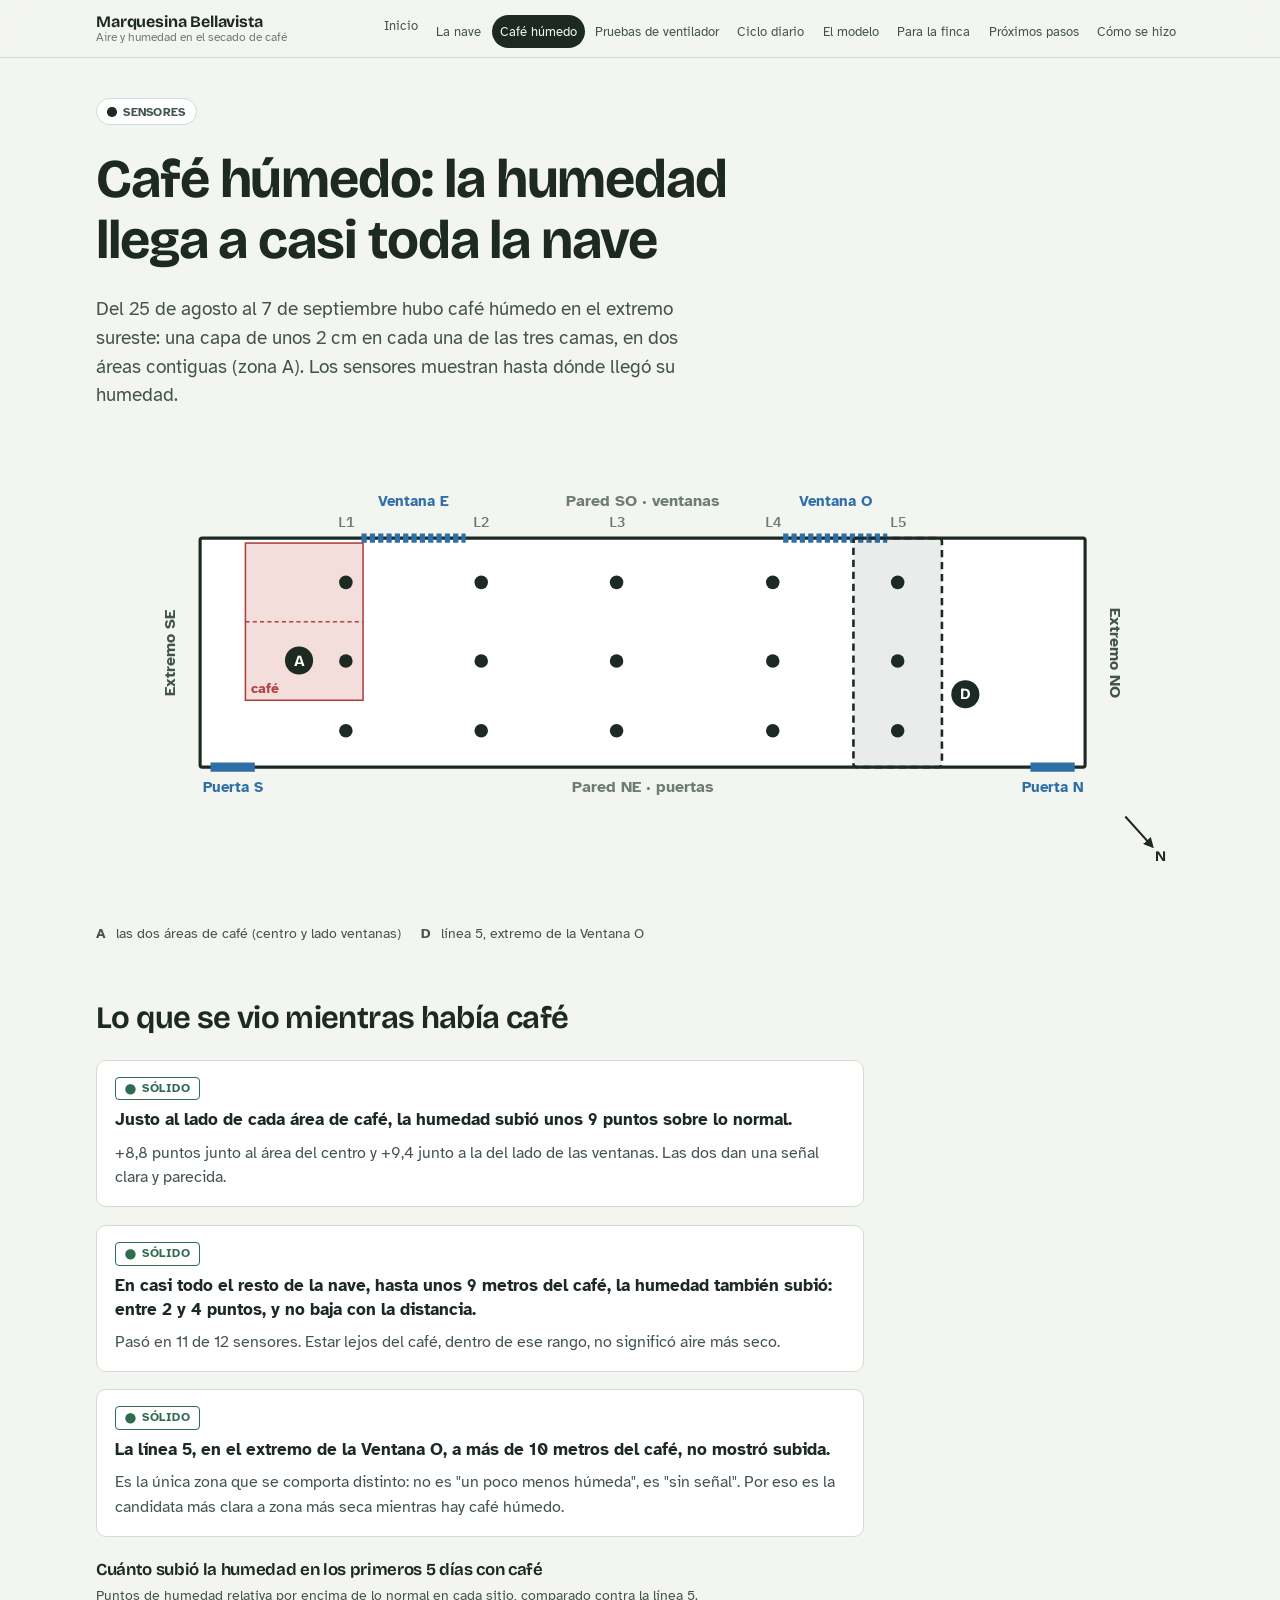
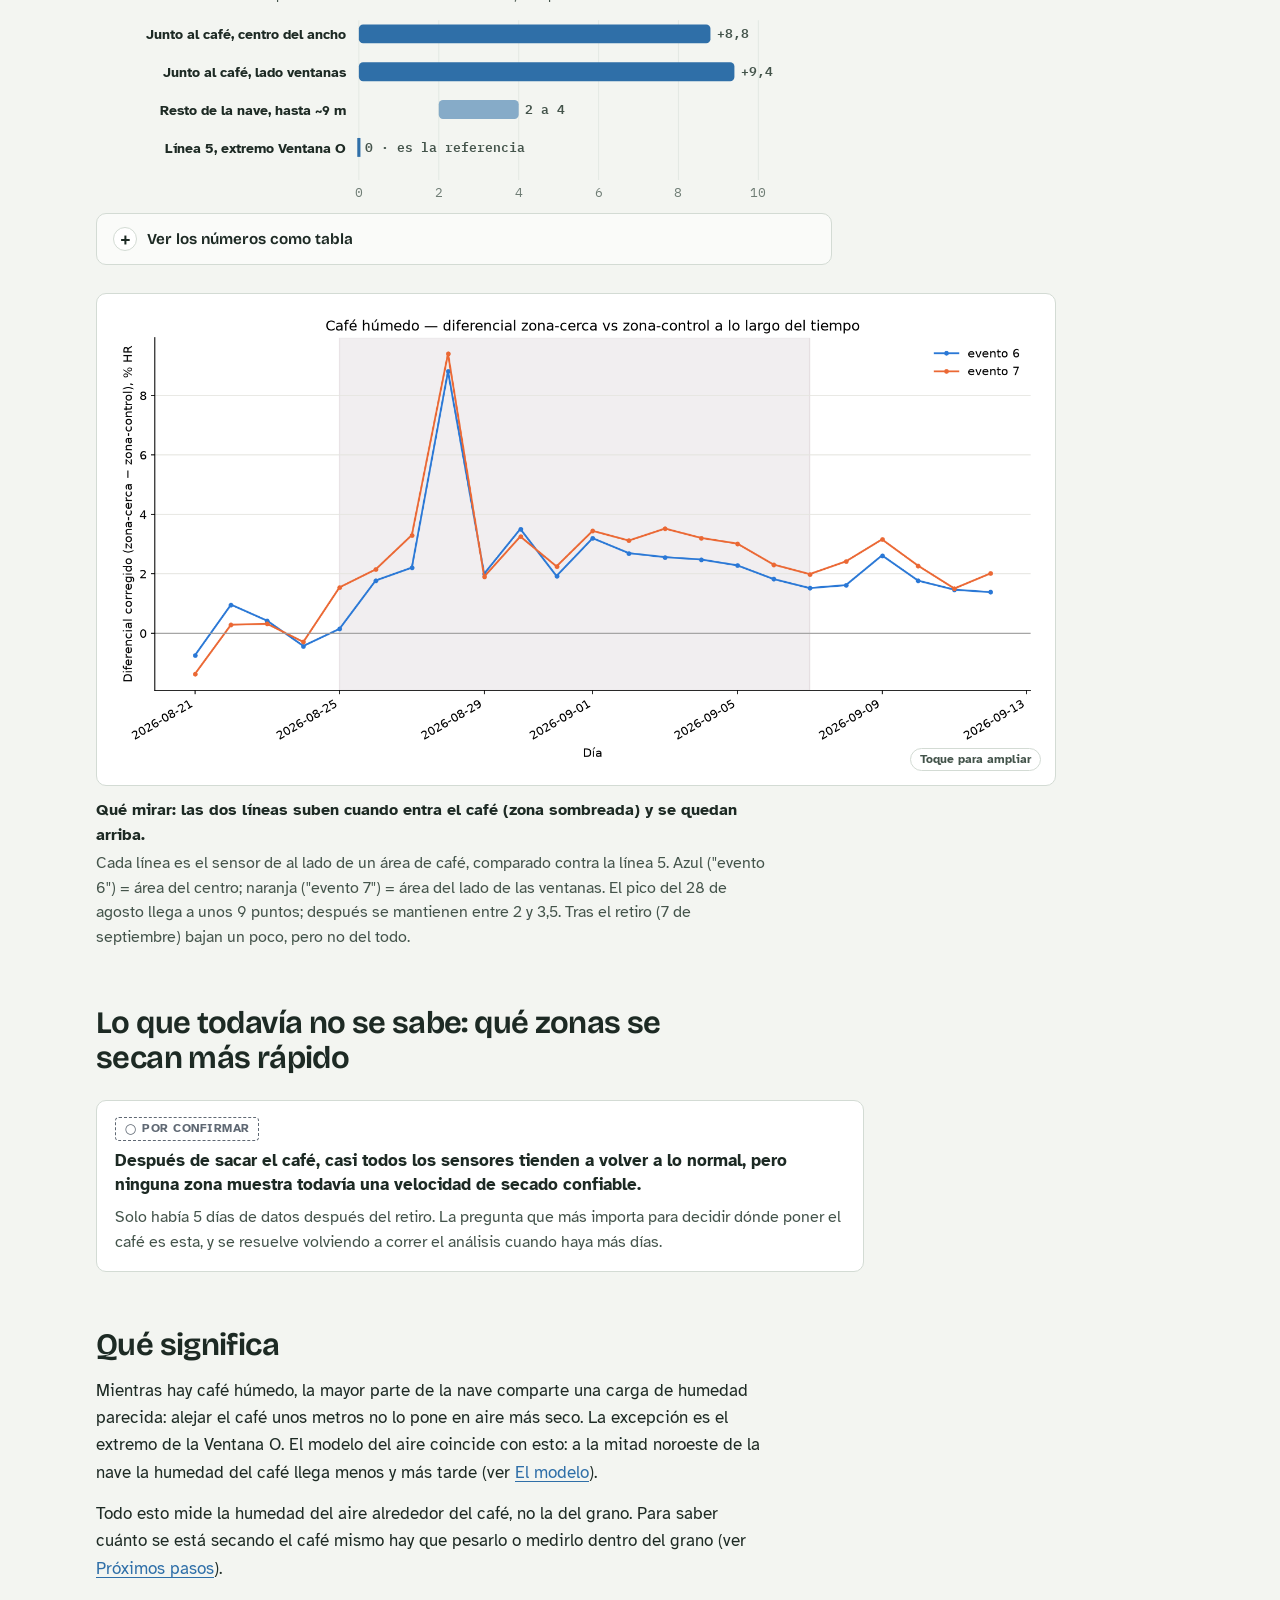
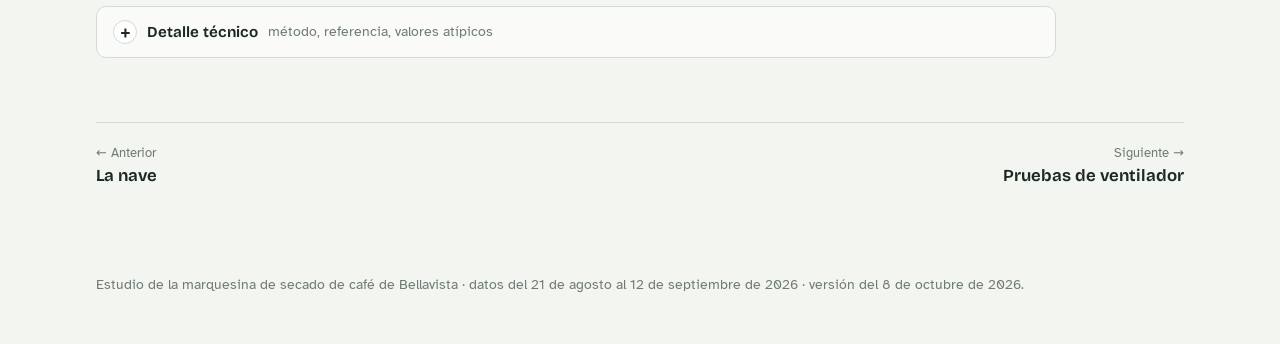
==== cafe-humedo.html @ d9c2b2f3 "Sitio inicial: 9 páginas, plano de la nave, gráficos y figuras del estudio Co-Authored-By: Claude Op" ====
<!doctype html>
<html lang="es">
<head>
<meta charset="utf-8">
<meta name="viewport" content="width=device-width, initial-scale=1">
<title>Café húmedo · Marquesina Bellavista</title>
<meta name="description" content="Qué pasó con la humedad de la marquesina durante los 13 días con café húmedo, y qué falta saber sobre el secado.">
<link rel="preconnect" href="https://fonts.googleapis.com">
<link rel="preconnect" href="https://fonts.gstatic.com" crossorigin>
<link rel="stylesheet" href="https://fonts.googleapis.com/css2?family=Atkinson+Hyperlegible:ital,wght@0,400;0,700;1,400&family=Bricolage+Grotesque:opsz,wght@12..96,500..800&family=IBM+Plex+Mono:wght@400;600&display=swap">
<link rel="stylesheet" href="assets/css/style.css">
<script src="assets/js/graficos.js" defer></script>
<script src="assets/js/site.js" defer></script>
</head>
<body>
<header data-site-head></header>
<main>

  <div class="page-head">
    <div class="tags"><span class="origen origen--sensores">Sensores</span></div>
    <h1>Café húmedo: la humedad llega a casi toda la nave</h1>
    <p class="lede">Del 25 de agosto al 7 de septiembre hubo café húmedo en el extremo sureste: una capa de unos 2 cm en cada una de las tres camas, en dos áreas contiguas (zona A). Los sensores muestran hasta dónde llegó su humedad.</p>
  </div>

  <figure class="plano" data-plano="cafe linea5" data-titulo="Plano: las dos áreas de café en el extremo sureste y la línea 5 junto a la Ventana O">
    <figcaption><div class="leyenda-plano"><span><b>A</b>&nbsp;las dos áreas de café (centro y lado ventanas)</span><span><b>D</b>&nbsp;línea 5, extremo de la Ventana O</span></div></figcaption>
  </figure>

  <section>
    <h2>Lo que se vio mientras había café</h2>
    <ul class="claims">
      <li class="claim">
        <span class="sello sello--solido">Sólido</span>
        <p class="claim-text">Justo al lado de cada área de café, la humedad subió unos 9 puntos sobre lo normal.</p>
        <p class="claim-more">+8,8 puntos junto al área del centro y +9,4 junto a la del lado de las ventanas. Las dos dan una señal clara y parecida.</p>
      </li>
      <li class="claim">
        <span class="sello sello--solido">Sólido</span>
        <p class="claim-text">En casi todo el resto de la nave, hasta unos 9 metros del café, la humedad también subió: entre 2 y 4 puntos, y no baja con la distancia.</p>
        <p class="claim-more">Pasó en 11 de 12 sensores. Estar lejos del café, dentro de ese rango, no significó aire más seco.</p>
      </li>
      <li class="claim" id="linea5">
        <span class="sello sello--solido">Sólido</span>
        <p class="claim-text">La línea 5, en el extremo de la Ventana O, a más de 10 metros del café, no mostró subida.</p>
        <p class="claim-more">Es la única zona que se comporta distinto: no es "un poco menos húmeda", es "sin señal". Por eso es la candidata más clara a zona más seca mientras hay café húmedo.</p>
      </li>
    </ul>

    <div class="chart" data-grafico="cafe-ascenso"></div>

    <figure class="fig">
      <div class="fig-frame"><img src="assets/fig/sensores/wet_coffee_zone_differential.png" alt="Diferencia diaria de humedad entre el sensor junto a cada área de café y la línea 5, del 21 de agosto al 12 de septiembre" loading="lazy"></div>
      <figcaption>
        <span class="mirar">Qué mirar: las dos líneas suben cuando entra el café (zona sombreada) y se quedan arriba.</span>
        Cada línea es el sensor de al lado de un área de café, comparado contra la línea 5. Azul ("evento 6") = área del centro; naranja ("evento 7") = área del lado de las ventanas. El pico del 28 de agosto llega a unos 9 puntos; después se mantienen entre 2 y 3,5. Tras el retiro (7 de septiembre) bajan un poco, pero no del todo.
      </figcaption>
    </figure>
  </section>

  <section>
    <h2>Lo que todavía no se sabe: qué zonas se secan más rápido</h2>
    <ul class="claims">
      <li class="claim">
        <span class="sello sello--confirmar">Por confirmar</span>
        <p class="claim-text">Después de sacar el café, casi todos los sensores tienden a volver a lo normal, pero ninguna zona muestra todavía una velocidad de secado confiable.</p>
        <p class="claim-more">Solo había 5 días de datos después del retiro. La pregunta que más importa para decidir dónde poner el café es esta, y se resuelve volviendo a correr el análisis cuando haya más días.</p>
      </li>
    </ul>
  </section>

  <section class="prose">
    <h2>Qué significa</h2>
    <p>Mientras hay café húmedo, la mayor parte de la nave comparte una carga de humedad parecida: alejar el café unos metros no lo pone en aire más seco. La excepción es el extremo de la Ventana O. El modelo del aire coincide con esto: a la mitad noroeste de la nave la humedad del café llega menos y más tarde (ver <a href="modelo.html#humedad">El modelo</a>).</p>
    <p>Todo esto mide la humedad del aire alrededor del café, no la del grano. Para saber cuánto se está secando el café mismo hay que pesarlo o medirlo dentro del grano (ver <a href="proximos-pasos.html">Próximos pasos</a>).</p>
  </section>

  <details class="tecnico">
    <summary>Detalle técnico <span class="sub">método, referencia, valores atípicos</span></summary>
    <div class="body">
      <p><b>Método.</b> Cada día se compara la zona junto al café con una zona de control lejos de las dos áreas (la línea 5, a ≥ 10 m), y se corrige con la diferencia que ya existía entre las dos zonas antes de que llegara el café. Es la misma idea de "diferencia en diferencias" de las pruebas de ventilador, pero con un control dentro de la nave en vez de afuera. La línea 5 es, por construcción, la referencia: las subidas de los demás sensores se miden respecto de ella.</p>
      <p><b>Las dos áreas estuvieron al mismo tiempo.</b> Un sensor lejos de ambas mide el efecto combinado; no se puede atribuir a una sola. Solo los sensores pegados a cada área (a 83–90 cm) separan las dos. Por eso el resto se reporta en una sola tabla, por distancia al área más cercana.</p>
      <p><b>Valor atípico.</b> El sensor 311 (+7,95 puntos) tuvo solo 2 días de datos antes del café en vez de 4, así que su punto de partida es menos confiable.</p>
      <p><b>Secado.</b> Pendientes después del retiro: entre −0,01 y −0,25 puntos por día en casi todos los sensores con señal; ninguna significativa (p &gt; 0,11, 5 días por sensor). El sensor 323, en el borde del área medida, da +0,056 (tampoco significativo, probablemente ruido). Fuente: <code>docs/findings_and_rationale.md</code>, sección "Findings: wet-coffee".</p>
      <figure class="fig">
        <div class="fig-frame"><img src="assets/fig/sensores/wet_coffee_rise_map.png" alt="Subida de humedad de cada sensor durante los primeros días con café, vista de costado" loading="lazy"></div>
        <figcaption><span class="mirar">La subida en cada sensor, vista de costado (largo × altura).</span>Casi todos los puntos tienen el mismo tono (+2 a +4). El oscuro es el sensor 311, el atípico. La estrella marca la posición del café a lo largo de la nave.</figcaption>
      </figure>
      <figure class="fig">
        <div class="fig-frame"><img src="assets/fig/sensores/wet_coffee_decay_map.png" alt="Pendiente de secado de cada sensor tras el retiro del café" loading="lazy"></div>
        <figcaption><span class="mirar">La tendencia de secado tras el retiro.</span>Azul = tiende a secarse. Ninguno de estos valores es todavía estadísticamente confiable.</figcaption>
      </figure>
    </div>
  </details>

  <nav data-pager></nav>
</main>
<footer class="site-foot">Estudio de la marquesina de secado de café de Bellavista · datos del 21 de agosto al 12 de septiembre de 2026 · versión del 8 de octubre de 2026.</footer>
</body>
</html>
---- assets/css/style.css ----
/* Marquesina Bellavista — aire y humedad
   Paleta tomada del mundo de la marquesina: plástico de invernadero (fondo),
   hoja de cafeto (tinta), aire/humedad (azul) y cereza de café (acento, con moderación). */

:root {
  --bg: #F3F5F1;          /* plástico de invernadero */
  --paper: #FFFFFF;
  --ink: #1D2A24;         /* hoja de cafeto */
  --ink-2: #44544B;
  --muted: #6E7C74;
  --line: #D3DBD4;
  --line-soft: #E4E9E4;
  --air: #2F6FA8;         /* aire / humedad, enlaces */
  --air-soft: #DCE8F3;
  --cherry: #B0413E;      /* cereza de café: café en el plano y serie "adentro/con café" */
  --cherry-soft: #F3DEDC;

  /* sellos de confianza (reservados: solo para confianza) */
  --c-solido: #2F6B4F;
  --c-sugestivo: #9A6410;
  --c-pendiente: #5F6873;
  --c-hipotesis: #6A4C93;

  --f-display: "Bricolage Grotesque", "Avenir Next", system-ui, sans-serif;
  --f-body: "Atkinson Hyperlegible", "Segoe UI", system-ui, sans-serif;
  --f-mono: "IBM Plex Mono", ui-monospace, Menlo, monospace;

  --measure: 42rem;
  --wide: 70rem;
  --r: 10px;
  color-scheme: light;
}

* { box-sizing: border-box; }
html { -webkit-text-size-adjust: 100%; scroll-padding-top: 5rem; }
body {
  margin: 0;
  background: var(--bg);
  color: var(--ink);
  font: 400 1.0625rem/1.6 var(--f-body);
}
img, video, svg { max-width: 100%; display: block; }
a { color: var(--air); text-underline-offset: 0.18em; }
a:hover { text-decoration-thickness: 2px; }
:focus-visible { outline: 3px solid var(--air); outline-offset: 2px; border-radius: 4px; }

/* ---------- cabecera y navegación ---------- */
.site-head {
  position: sticky; top: 0; z-index: 20;
  background: color-mix(in srgb, var(--bg) 92%, transparent);
  backdrop-filter: blur(8px);
  border-bottom: 1px solid var(--line);
}
.site-head .inner {
  max-width: var(--wide); margin: 0 auto; padding: 0.6rem 1rem;
  display: flex; align-items: center; gap: 1rem;
}
.brand {
  font: 700 1rem/1.1 var(--f-display); color: var(--ink); text-decoration: none;
  letter-spacing: -0.01em; white-space: nowrap;
}
.brand small { display: block; font: 400 0.75rem/1.2 var(--f-body); color: var(--muted); letter-spacing: 0; }
.nav-toggle {
  margin-left: auto; display: none;
  font: 600 0.9rem var(--f-body); background: var(--paper); color: var(--ink);
  border: 1px solid var(--line); border-radius: 999px; padding: 0.4rem 0.9rem; cursor: pointer;
}
.site-nav { margin-left: auto; }
.site-nav ol { list-style: none; margin: 0; padding: 0; display: flex; flex-wrap: wrap; gap: 0.15rem; }
.site-nav a {
  display: block; padding: 0.35rem 0.5rem; border-radius: 999px;
  font-size: 0.84rem; color: var(--ink-2); text-decoration: none; white-space: nowrap;
}
.site-nav a:hover { background: var(--paper); color: var(--ink); }
.site-nav a[aria-current="page"] { background: var(--ink); color: var(--bg); }
@media (max-width: 1180px) {
  .nav-toggle { display: inline-block; }
  .site-nav { display: none; position: absolute; left: 0; right: 0; top: 100%;
    background: var(--bg); border-bottom: 1px solid var(--line); padding: 0.5rem 1rem 1rem; }
  .site-nav.open { display: block; }
  .site-nav ol { flex-direction: column; }
  .site-nav a { font-size: 1rem; padding: 0.55rem 0.75rem; }
}

/* ---------- estructura de página ---------- */
main { max-width: var(--wide); margin: 0 auto; padding: 0 1rem 4rem; }
.prose { max-width: var(--measure); }
.page-head { padding: 2.5rem 0 1.5rem; display: grid; gap: 1.5rem; }
.page-head .tags { display: flex; gap: 0.5rem; flex-wrap: wrap; }
h1, h2, h3 { font-family: var(--f-display); letter-spacing: -0.02em; line-height: 1.12; margin: 0; }
h1 { font-size: clamp(2rem, 5.2vw, 3.4rem); font-weight: 700; max-width: 22ch; }
h2 { font-size: clamp(1.45rem, 3vw, 1.95rem); font-weight: 650; margin-top: 3.5rem; max-width: 30ch; }
h3 { font-size: 1.2rem; font-weight: 650; margin-top: 2rem; }
.lede { font-size: 1.2rem; line-height: 1.5; color: var(--ink-2); max-width: 38rem; margin: 0; }
p { margin: 0.9rem 0 0; }
ul, ol { padding-left: 1.2rem; }
li + li { margin-top: 0.35rem; }
.num { font-family: var(--f-mono); font-size: 0.92em; letter-spacing: -0.01em; }
section { scroll-margin-top: 5rem; }

/* etiqueta de origen: medido vs simulado */
.origen {
  display: inline-flex; align-items: center; gap: 0.4rem;
  font: 600 0.78rem/1 var(--f-body); letter-spacing: 0.02em; text-transform: uppercase;
  padding: 0.38rem 0.65rem; border-radius: 999px; color: var(--ink-2);
}
.origen::before { content: ""; width: 0.6rem; height: 0.6rem; border-radius: 50%; }
.origen--sensores { background: var(--paper); border: 1px solid var(--line); }
.origen--sensores::before { background: var(--ink); }
.origen--modelo { border: 1.5px dashed var(--muted); }
.origen--modelo::before { border: 1.5px dashed var(--ink-2); }

/* ---------- sellos de confianza ---------- */
.sello {
  display: inline-flex; align-items: center; gap: 0.35rem; white-space: nowrap;
  font: 700 0.74rem/1 var(--f-body); letter-spacing: 0.04em; text-transform: uppercase;
  padding: 0.32rem 0.55rem 0.3rem; border-radius: 4px; border: 1.5px solid currentColor;
  vertical-align: 0.12em;
}
.sello::before { font-size: 0.85rem; line-height: 0; }
.sello--solido     { color: var(--c-solido); }
.sello--solido::before { content: "●"; }
.sello--sugestivo  { color: var(--c-sugestivo); }
.sello--sugestivo::before { content: "◐"; }
.sello--confirmar  { color: var(--c-pendiente); border-style: dashed; }
.sello--confirmar::before { content: "○"; }
.sello--sinrespaldo { color: var(--c-pendiente); border-style: dotted; }
.sello--sinrespaldo::before { content: "–"; }
.sello--hipotesis  { color: var(--c-hipotesis); border-style: dashed; }
.sello--hipotesis::before { content: "?"; font-weight: 700; font-size: 0.8rem; }
.sello .q { text-transform: none; letter-spacing: 0; font-weight: 600; opacity: 0.85; }

/* afirmación con sello: la unidad básica del sitio */
.claims { list-style: none; padding: 0; margin: 1.5rem 0 0; display: grid; gap: 0.75rem; max-width: 48rem; }
.claim {
  background: var(--paper); border: 1px solid var(--line); border-radius: var(--r);
  padding: 1rem 1.1rem; display: grid; gap: 0.5rem;
}
.claim > .sello { justify-self: start; }
.claim p { margin: 0; }
.claim .claim-text { font-size: 1.08rem; font-weight: 700; line-height: 1.4; }
.claim .claim-more { color: var(--ink-2); font-size: 0.97rem; }
.claim a.ir { font-size: 0.92rem; font-weight: 600; }

/* ---------- figuras ---------- */
.fig { margin: 1.75rem 0 0; max-width: 60rem; }
.fig--wide { max-width: none; }
.fig-frame {
  background: var(--paper); border: 1px solid var(--line); border-radius: var(--r);
  padding: 0.75rem; position: relative;
}
.fig-frame img { width: 100%; height: auto; cursor: zoom-in; }
.fig-frame video { width: 100%; height: auto; border-radius: 4px; background: var(--paper); }
.fig-frame .zoom-hint {
  position: absolute; right: 0.9rem; bottom: 0.9rem;
  font: 600 0.75rem var(--f-body); color: var(--ink-2); background: color-mix(in srgb, var(--paper) 88%, transparent);
  border: 1px solid var(--line); border-radius: 999px; padding: 0.2rem 0.55rem; pointer-events: none;
}
figcaption { max-width: var(--measure); margin-top: 0.75rem; font-size: 0.97rem; color: var(--ink-2); }
figcaption .mirar { display: block; color: var(--ink); font-weight: 700; margin-bottom: 0.2rem; }
figcaption .en { display: block; margin-top: 0.4rem; font-size: 0.85rem; color: var(--muted); }
figcaption .sello { margin-top: 0.6rem; }

/* pestañas (animaciones, vistas interactivas) */
.tabs { display: flex; gap: 0.35rem; flex-wrap: wrap; margin-bottom: 0.6rem; }
.tabs button {
  font: 600 0.88rem var(--f-body); color: var(--ink-2); background: transparent;
  border: 1px solid var(--line); border-radius: 999px; padding: 0.4rem 0.85rem; cursor: pointer;
}
.tabs button[aria-selected="true"] { background: var(--ink); color: var(--bg); border-color: var(--ink); }
[role="tabpanel"][hidden] { display: none; }

.embed { width: 100%; border: 0; display: block; background: #fafaf8; border-radius: 4px; }
.embed-actions { margin-top: 0.5rem; font-size: 0.9rem; }

/* ---------- detalle técnico ---------- */
details.tecnico {
  margin: 1.5rem 0 0; max-width: 60rem;
  border: 1px solid var(--line); border-radius: var(--r); background: color-mix(in srgb, var(--paper) 55%, var(--bg));
}
details.tecnico > summary {
  cursor: pointer; list-style: none; padding: 0.8rem 1rem;
  font: 650 0.95rem var(--f-display); display: flex; align-items: center; gap: 0.6rem;
}
details.tecnico > summary::-webkit-details-marker { display: none; }
details.tecnico > summary::before {
  content: "+"; font: 600 1.1rem/1 var(--f-mono); width: 1.4rem; height: 1.4rem; display: grid; place-items: center;
  border: 1px solid var(--line); border-radius: 50%; background: var(--paper); flex: none;
}
details.tecnico[open] > summary::before { content: "−"; }
details.tecnico > summary .sub { font: 400 0.85rem var(--f-body); color: var(--muted); }
details.tecnico > .body { padding: 0 1rem 1.1rem; font-size: 0.97rem; }
details.tecnico .fig { margin-top: 1.1rem; }

/* tablas */
.tabla-wrap { overflow-x: auto; margin-top: 1rem; }
table { border-collapse: collapse; font-size: 0.93rem; min-width: 100%; }
th, td { text-align: left; padding: 0.5rem 0.7rem; border-bottom: 1px solid var(--line-soft); vertical-align: top; }
th { font-weight: 700; color: var(--ink-2); font-size: 0.85rem; border-bottom-color: var(--line); }
td.n, th.n { text-align: right; font-family: var(--f-mono); white-space: nowrap; }

/* ---------- plano de la nave (elemento firma) ---------- */
.plano { margin: 0; }
.plano-scroll { overflow-x: auto; -webkit-overflow-scrolling: touch; }
.plano svg { width: 100%; min-width: 640px; height: auto; }
.plano--mini svg { min-width: 0; }
.plano figcaption { margin-top: 0.4rem; }
.plano .shed { fill: var(--paper); stroke: var(--ink); stroke-width: 6; }
.plano .wall-label { font: 600 30px var(--f-body); fill: var(--muted); }
.plano .end-label { font: 700 30px var(--f-body); fill: var(--ink-2); }
.plano .door { stroke: var(--air); stroke-width: 18; }
.plano .window { stroke: var(--air); stroke-width: 18; stroke-dasharray: 10 6; }
.plano .op-label { font: 700 28px var(--f-body); fill: var(--air); }
.plano .sensor { fill: var(--ink); }
.plano .sensor--muerto { fill: var(--paper); stroke: var(--muted); stroke-width: 4; }
.plano .sensor--ext { fill: var(--paper); stroke: var(--ink); stroke-width: 4; }
.plano .line-label { font: 600 26px var(--f-mono); fill: var(--muted); }
.plano .coffee { fill: var(--cherry-soft); stroke: var(--cherry); stroke-width: 3; }
.plano .coffee-label { font: 700 26px var(--f-body); fill: var(--cherry); }
.plano .zona { fill: none; stroke: var(--ink); stroke-width: 5; stroke-dasharray: 14 9; }
.plano .zona-fill { fill: color-mix(in srgb, var(--ink) 9%, transparent); }
.plano .zona-label { font: 700 28px var(--f-body); fill: var(--ink); paint-order: stroke; stroke: var(--paper); stroke-width: 8px; }
.plano .split { fill: color-mix(in srgb, var(--air) 18%, transparent); }
.plano .split-label { font: 700 26px var(--f-body); fill: var(--air); paint-order: stroke; stroke: var(--paper); stroke-width: 8px; }
.plano .cut { stroke: var(--air); stroke-width: 4; stroke-dasharray: 22 10; }
.plano .fan { fill: #E2B100; stroke: var(--ink); stroke-width: 3; }
.plano .fan-label { font: 700 26px var(--f-body); fill: var(--ink); paint-order: stroke; stroke: var(--paper); stroke-width: 8px; }
.plano .sun { font: 700 26px var(--f-body); fill: var(--c-sugestivo); }
.plano .sun-arrow { stroke: var(--c-sugestivo); stroke-width: 5; fill: none; marker-end: url(#flecha-sol); }
.plano .compass { stroke: var(--ink); stroke-width: 4; fill: none; }
.plano .compass-n { font: 700 28px var(--f-display); fill: var(--ink); }
.plano a .hit { fill: transparent; }
.plano a:hover .zona, .plano a:focus .zona { stroke-width: 8; }
.plano a:focus { outline: none; }
.plano a:focus-visible .zona { stroke: var(--air); }

.leyenda-plano { display: flex; flex-wrap: wrap; gap: 0.4rem 1.2rem; font-size: 0.86rem; color: var(--ink-2); margin-top: 0.6rem; }
.leyenda-plano span { display: inline-flex; align-items: center; gap: 0.4rem; }
.leyenda-plano i { width: 0.8rem; height: 0.8rem; display: inline-block; border-radius: 50%; }

/* ---------- inicio ---------- */
.hero { padding: 2.5rem 0 0.5rem; display: grid; gap: 1.25rem; }
.hero h1 { max-width: 20ch; }
.hero-plano { margin-top: 0.5rem; }
.loom {
  margin-top: 2rem; max-width: 52rem; background: var(--paper);
  border: 1px solid var(--line); border-radius: var(--r); overflow: hidden;
}
.loom-frame { position: relative; aspect-ratio: 16 / 9; }
.loom-frame iframe { position: absolute; inset: 0; width: 100%; height: 100%; border: 0; }
.loom-empty { min-height: 9rem; display: grid; place-items: center; text-align: center; padding: 1rem; color: var(--muted); }
.loom-empty strong { display: block; font: 650 1.2rem var(--f-display); color: var(--ink); }

.leyenda-sellos { display: grid; gap: 0.6rem; margin-top: 1rem; max-width: 48rem; }
.leyenda-sellos div { display: grid; grid-template-columns: 11rem 1fr; gap: 0.8rem; align-items: start; }
.leyenda-sellos .sello { justify-self: start; }
@media (max-width: 560px) { .leyenda-sellos div { grid-template-columns: 1fr; gap: 0.3rem; } }

.recorrido { list-style: none; padding: 0; margin: 1.25rem 0 0; display: grid; gap: 0.6rem; grid-template-columns: repeat(auto-fill, minmax(16rem, 1fr)); }
.recorrido a {
  display: block; height: 100%; padding: 0.9rem 1rem; background: var(--paper); border: 1px solid var(--line);
  border-radius: var(--r); text-decoration: none; color: var(--ink);
}
.recorrido a:hover { border-color: var(--ink-2); }
.recorrido strong { font: 650 1.05rem var(--f-display); display: block; }
.recorrido span { font-size: 0.92rem; color: var(--ink-2); }

/* cruce entre las dos fuentes */
.cruce {
  margin-top: 1.5rem; max-width: 48rem; padding: 1.1rem 1.2rem; border-radius: var(--r);
  border: 1px solid var(--line); background: linear-gradient(90deg, var(--paper) 50%, transparent 50%), var(--paper);
  display: grid; grid-template-columns: 1fr 1fr; gap: 1.2rem;
}
.cruce > div { display: grid; gap: 0.4rem; align-content: start; }
.cruce .origen { justify-self: start; }
.cruce .veredicto { grid-column: 1 / -1; border-top: 1px solid var(--line); padding-top: 0.8rem; }
@media (max-width: 640px) { .cruce { grid-template-columns: 1fr; } }

/* borrador */
.borrador {
  margin-top: 1rem; padding: 0.9rem 1.1rem; border-radius: var(--r); max-width: 48rem;
  border: 2px dashed var(--c-sugestivo); background: #FBF4E6; color: #5b3d08;
}
.inferencia {
  display: inline-block; font: 700 0.72rem/1 var(--f-body); letter-spacing: 0.04em; text-transform: uppercase;
  color: #5b3d08; background: #F4E3C0; padding: 0.3rem 0.5rem; border-radius: 4px;
}

/* gráficos propios */
.chart { margin-top: 1.5rem; max-width: 46rem; }
.chart h3 { margin: 0 0 0.25rem; font-size: 1.05rem; }
.chart .chart-sub { margin: 0 0 0.6rem; font-size: 0.9rem; color: var(--ink-2); }
.chart svg { width: 100%; height: auto; overflow: visible; }
.chart .axis text, .chart .tick { font: 400 12px var(--f-mono); fill: var(--muted); }
.chart .grid line { stroke: var(--line-soft); }
.chart .zero { stroke: var(--ink-2); stroke-width: 1; }
.chart .cat { font: 600 13px var(--f-body); fill: var(--ink); }
.chart .val { font: 600 12px var(--f-mono); fill: var(--ink-2); }
.chart .ref { stroke: var(--ink-2); stroke-dasharray: 4 4; stroke-width: 1.2; }
.chart .ref-label { font: 600 12px var(--f-body); fill: var(--ink-2); }
.chart .legend { display: flex; gap: 1rem; flex-wrap: wrap; font-size: 0.88rem; color: var(--ink-2); margin-bottom: 0.4rem; }
.chart .legend span { display: inline-flex; align-items: center; gap: 0.4rem; }
.chart .legend i { width: 0.75rem; height: 0.75rem; border-radius: 3px; display: inline-block; }
.chart .hit { fill: transparent; cursor: default; }
.chart-tip {
  position: fixed; z-index: 50; pointer-events: none; background: var(--ink); color: var(--bg);
  font: 400 0.85rem/1.35 var(--f-body); padding: 0.45rem 0.6rem; border-radius: 6px; max-width: 16rem;
  box-shadow: 0 4px 14px rgb(0 0 0 / 0.18);
}
.chart-tip b { font-weight: 700; }
.chart table { margin-top: 0.5rem; }

/* tabla de pruebas de ventilador */
.pruebas { display: grid; grid-template-columns: auto repeat(3, minmax(0, 1fr)); gap: 0.5rem; margin-top: 1.25rem; max-width: 52rem; align-items: stretch; }
.pruebas .h { font-size: 0.82rem; font-weight: 700; color: var(--ink-2); align-self: end; padding: 0 0.2rem; }
.pruebas .dia { font: 650 0.95rem var(--f-display); align-self: center; padding-right: 0.4rem; }
.pruebas .dia small { display: block; font: 400 0.8rem var(--f-body); color: var(--muted); }
.prueba { background: var(--paper); border: 1px solid var(--line); border-radius: var(--r); padding: 0.7rem 0.8rem; display: grid; gap: 0.35rem; align-content: start; }
.prueba.si { border: 2px solid var(--c-solido); }
.prueba .t { font-weight: 700; }
.prueba .d { font-size: 0.86rem; color: var(--ink-2); }
@media (max-width: 640px) {
  .pruebas { grid-template-columns: 1fr; }
  .pruebas .h { display: none; }
  .prueba .entrada-m { display: inline; }
}
.prueba .entrada-m { display: none; font-size: 0.82rem; color: var(--muted); }

/* lista de experimentos */
.exp { list-style: none; padding: 0; margin: 1.25rem 0 0; display: grid; gap: 0.8rem; max-width: 48rem; }
.exp li { background: var(--paper); border: 1px solid var(--line); border-radius: var(--r); padding: 1rem 1.1rem; margin: 0; }
.exp h3 { margin: 0; font-size: 1.1rem; }
.exp .resuelve { margin-top: 0.5rem; font-size: 0.92rem; color: var(--ink-2); }
.exp .resuelve b { color: var(--ink); }

/* pie */
.pager { display: flex; justify-content: space-between; gap: 1rem; margin-top: 4rem; border-top: 1px solid var(--line); padding-top: 1.25rem; }
.pager a { text-decoration: none; display: grid; gap: 0.1rem; max-width: 48%; }
.pager a small { color: var(--muted); font-size: 0.8rem; }
.pager a span { font: 650 1.05rem var(--f-display); color: var(--ink); }
.pager .next { text-align: right; margin-left: auto; }
.site-foot { max-width: var(--wide); margin: 0 auto; padding: 1.5rem 1rem 3rem; font-size: 0.85rem; color: var(--muted); }

/* visor ampliado */
dialog.visor {
  width: 100vw; height: 100dvh; max-width: none; max-height: none; margin: 0; padding: 0; border: 0;
  background: rgb(18 24 21 / 0.96);
}
dialog.visor::backdrop { background: rgb(18 24 21 / 0.96); }
.visor-scroll { width: 100%; height: 100%; overflow: auto; display: grid; place-items: center; padding: 3.5rem 1rem 1rem; }
.visor-scroll img { max-width: none; width: min(1800px, 160vw); height: auto; background: #fff; border-radius: 4px; }
@media (min-width: 900px) { .visor-scroll img { width: auto; max-width: 96vw; max-height: 88dvh; } .visor.grande .visor-scroll img { max-width: none; max-height: none; width: 1800px; } }
.visor-bar { position: fixed; top: 0.6rem; right: 0.8rem; display: flex; gap: 0.4rem; z-index: 2; }
.visor-bar button {
  font: 600 0.9rem var(--f-body); background: #fff; color: var(--ink); border: 0; border-radius: 999px; padding: 0.45rem 0.9rem; cursor: pointer;
}

@media (prefers-reduced-motion: reduce) {
  * { scroll-behavior: auto !important; transition: none !important; }
}
@media print {
  .site-head, .pager, .zoom-hint, .tabs { display: none; }
  details.tecnico { border: 0; }
  body { background: #fff; }
}

.rec {
  display: inline-block; justify-self: start; font: 700 0.72rem/1 var(--f-body); letter-spacing: 0.04em; text-transform: uppercase;
  color: var(--bg); background: var(--ink-2); padding: 0.3rem 0.5rem; border-radius: 4px;
}
.claim > .inferencia { justify-self: start; }
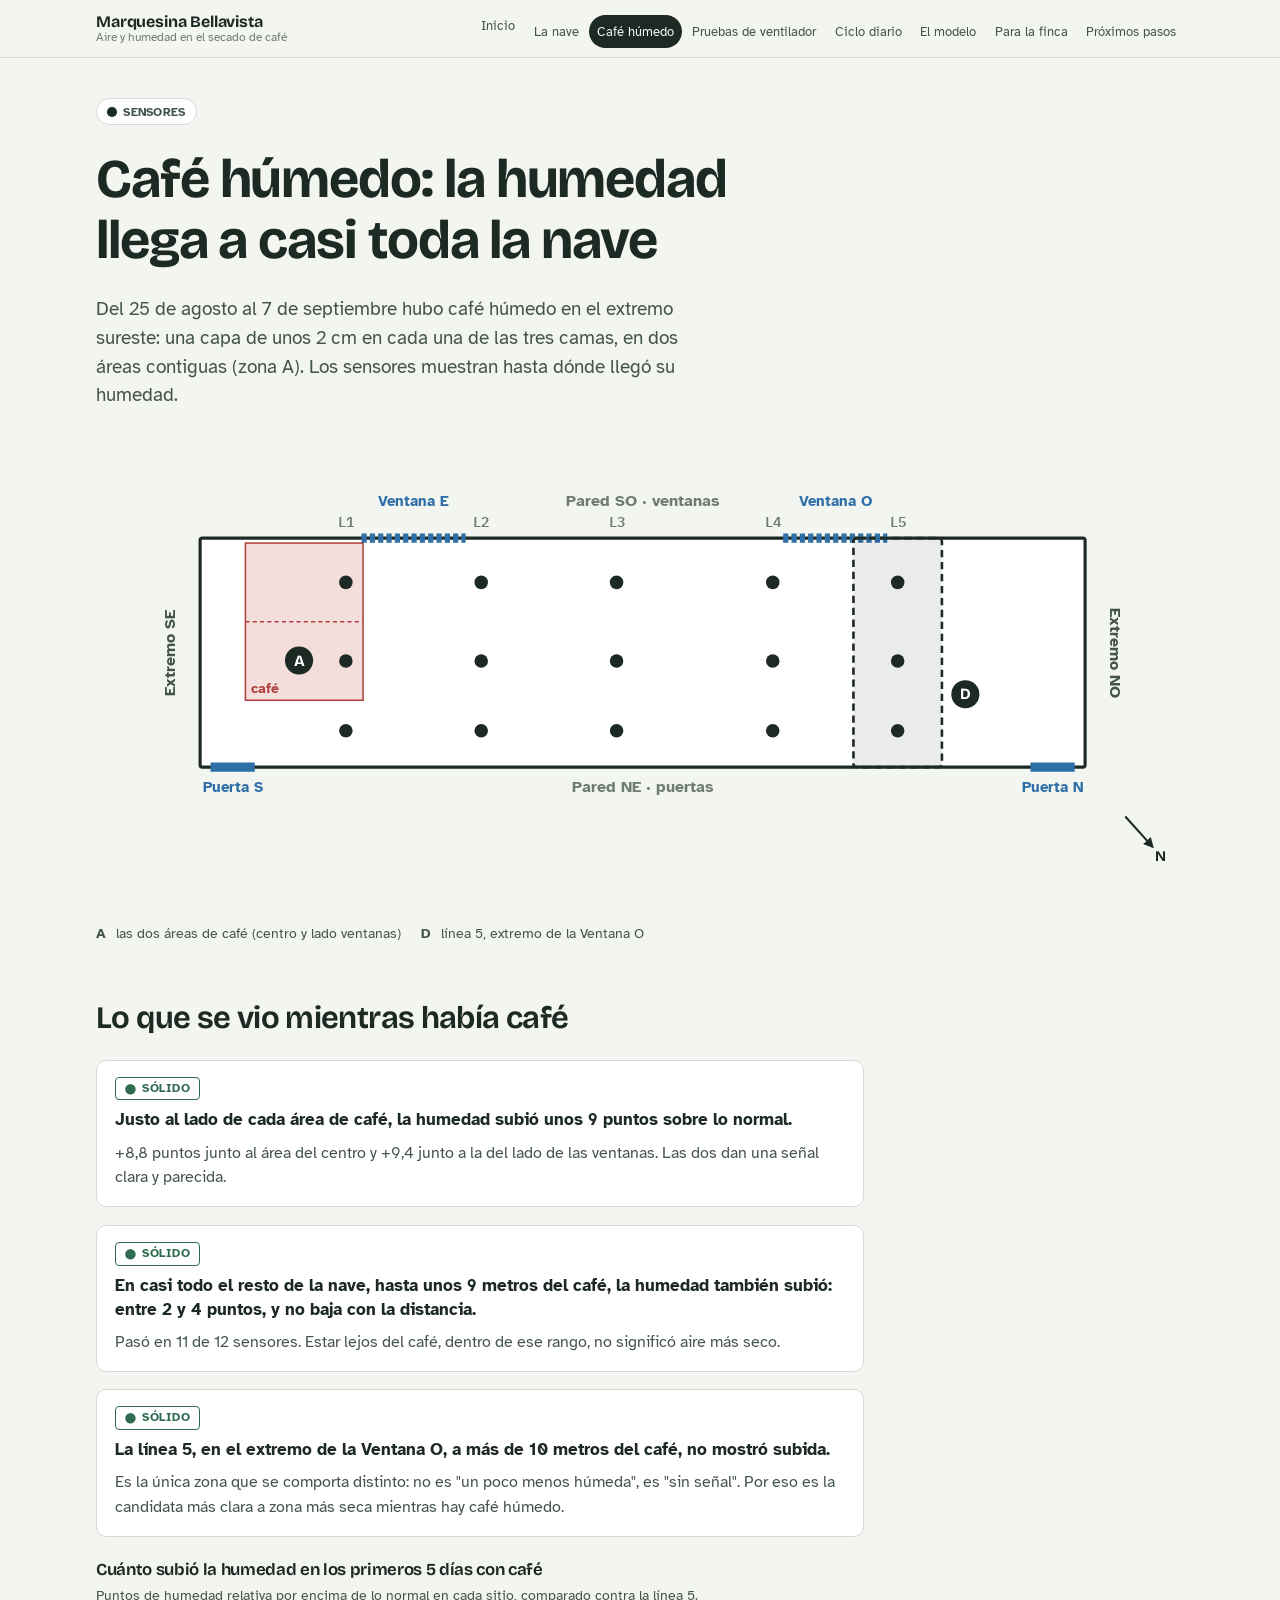
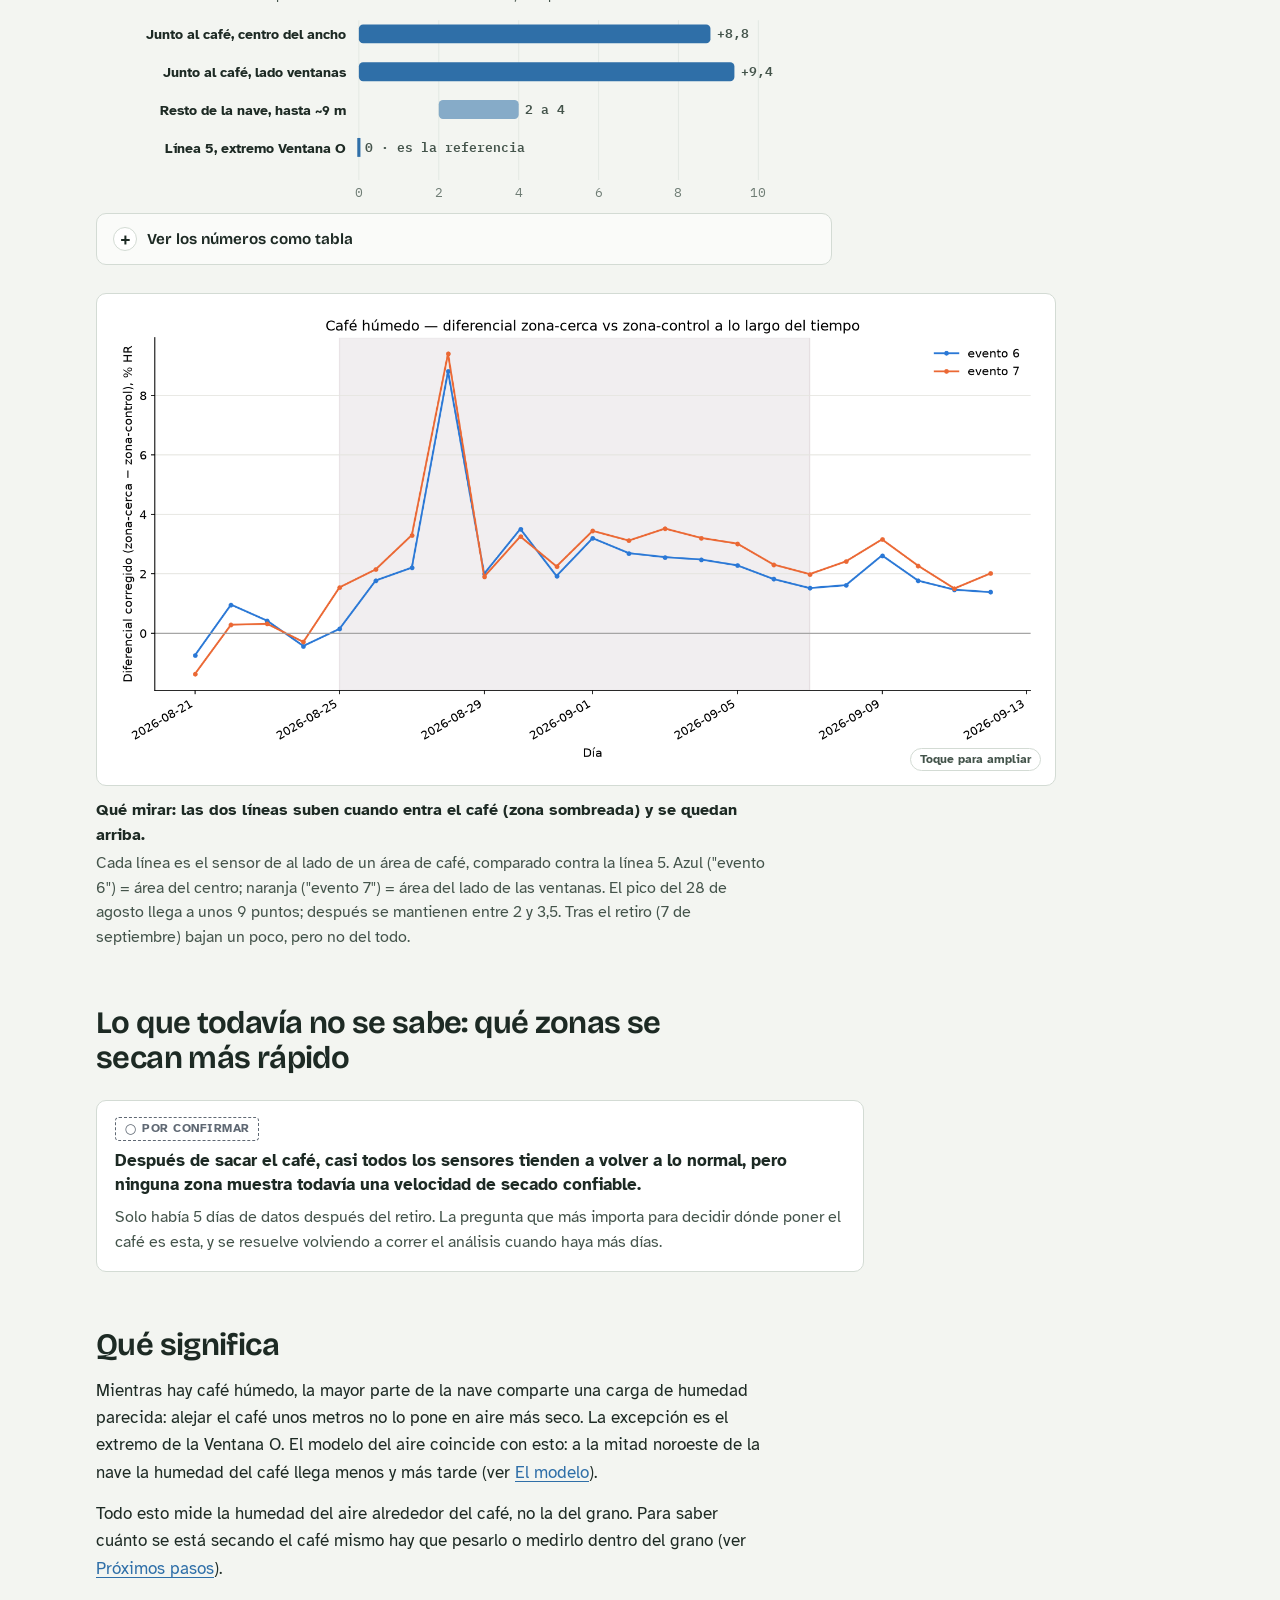
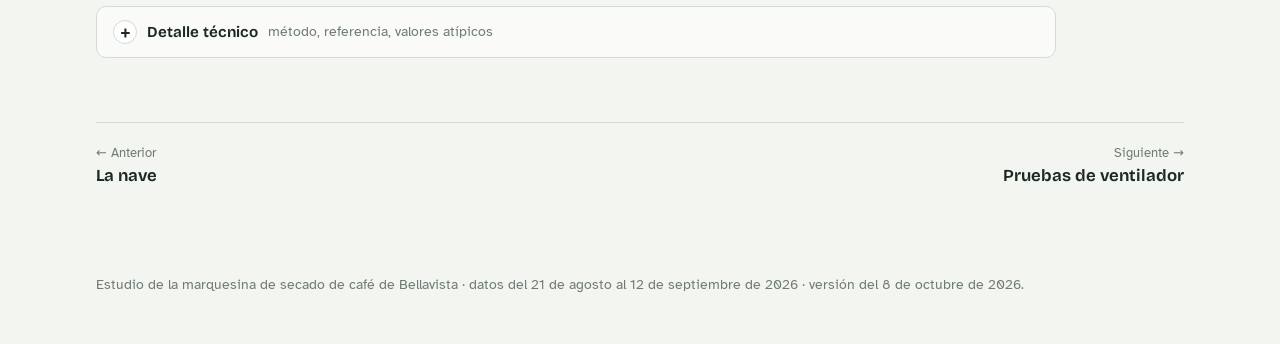
==== commit 60160ce5: "Mapa de pruebas corregido, sin notas de fuente, sin la página Cómo se hizo Co-Authored-By: Claude Op" ====
--- a/cafe-humedo.html
+++ b/cafe-humedo.html
@@ -80,7 +80,7 @@
       <p><b>Método.</b> Cada día se compara la zona junto al café con una zona de control lejos de las dos áreas (la línea 5, a ≥ 10 m), y se corrige con la diferencia que ya existía entre las dos zonas antes de que llegara el café. Es la misma idea de "diferencia en diferencias" de las pruebas de ventilador, pero con un control dentro de la nave en vez de afuera. La línea 5 es, por construcción, la referencia: las subidas de los demás sensores se miden respecto de ella.</p>
       <p><b>Las dos áreas estuvieron al mismo tiempo.</b> Un sensor lejos de ambas mide el efecto combinado; no se puede atribuir a una sola. Solo los sensores pegados a cada área (a 83–90 cm) separan las dos. Por eso el resto se reporta en una sola tabla, por distancia al área más cercana.</p>
       <p><b>Valor atípico.</b> El sensor 311 (+7,95 puntos) tuvo solo 2 días de datos antes del café en vez de 4, así que su punto de partida es menos confiable.</p>
-      <p><b>Secado.</b> Pendientes después del retiro: entre −0,01 y −0,25 puntos por día en casi todos los sensores con señal; ninguna significativa (p &gt; 0,11, 5 días por sensor). El sensor 323, en el borde del área medida, da +0,056 (tampoco significativo, probablemente ruido). Fuente: <code>docs/findings_and_rationale.md</code>, sección "Findings: wet-coffee".</p>
+      <p><b>Secado.</b> Pendientes después del retiro: entre −0,01 y −0,25 puntos por día en casi todos los sensores con señal; ninguna significativa (p &gt; 0,11, 5 días por sensor). El sensor 323, en el borde del área medida, da +0,056 (tampoco significativo, probablemente ruido).</p>
       <figure class="fig">
         <div class="fig-frame"><img src="assets/fig/sensores/wet_coffee_rise_map.png" alt="Subida de humedad de cada sensor durante los primeros días con café, vista de costado" loading="lazy"></div>
         <figcaption><span class="mirar">La subida en cada sensor, vista de costado (largo × altura).</span>Casi todos los puntos tienen el mismo tono (+2 a +4). El oscuro es el sensor 311, el atípico. La estrella marca la posición del café a lo largo de la nave.</figcaption>
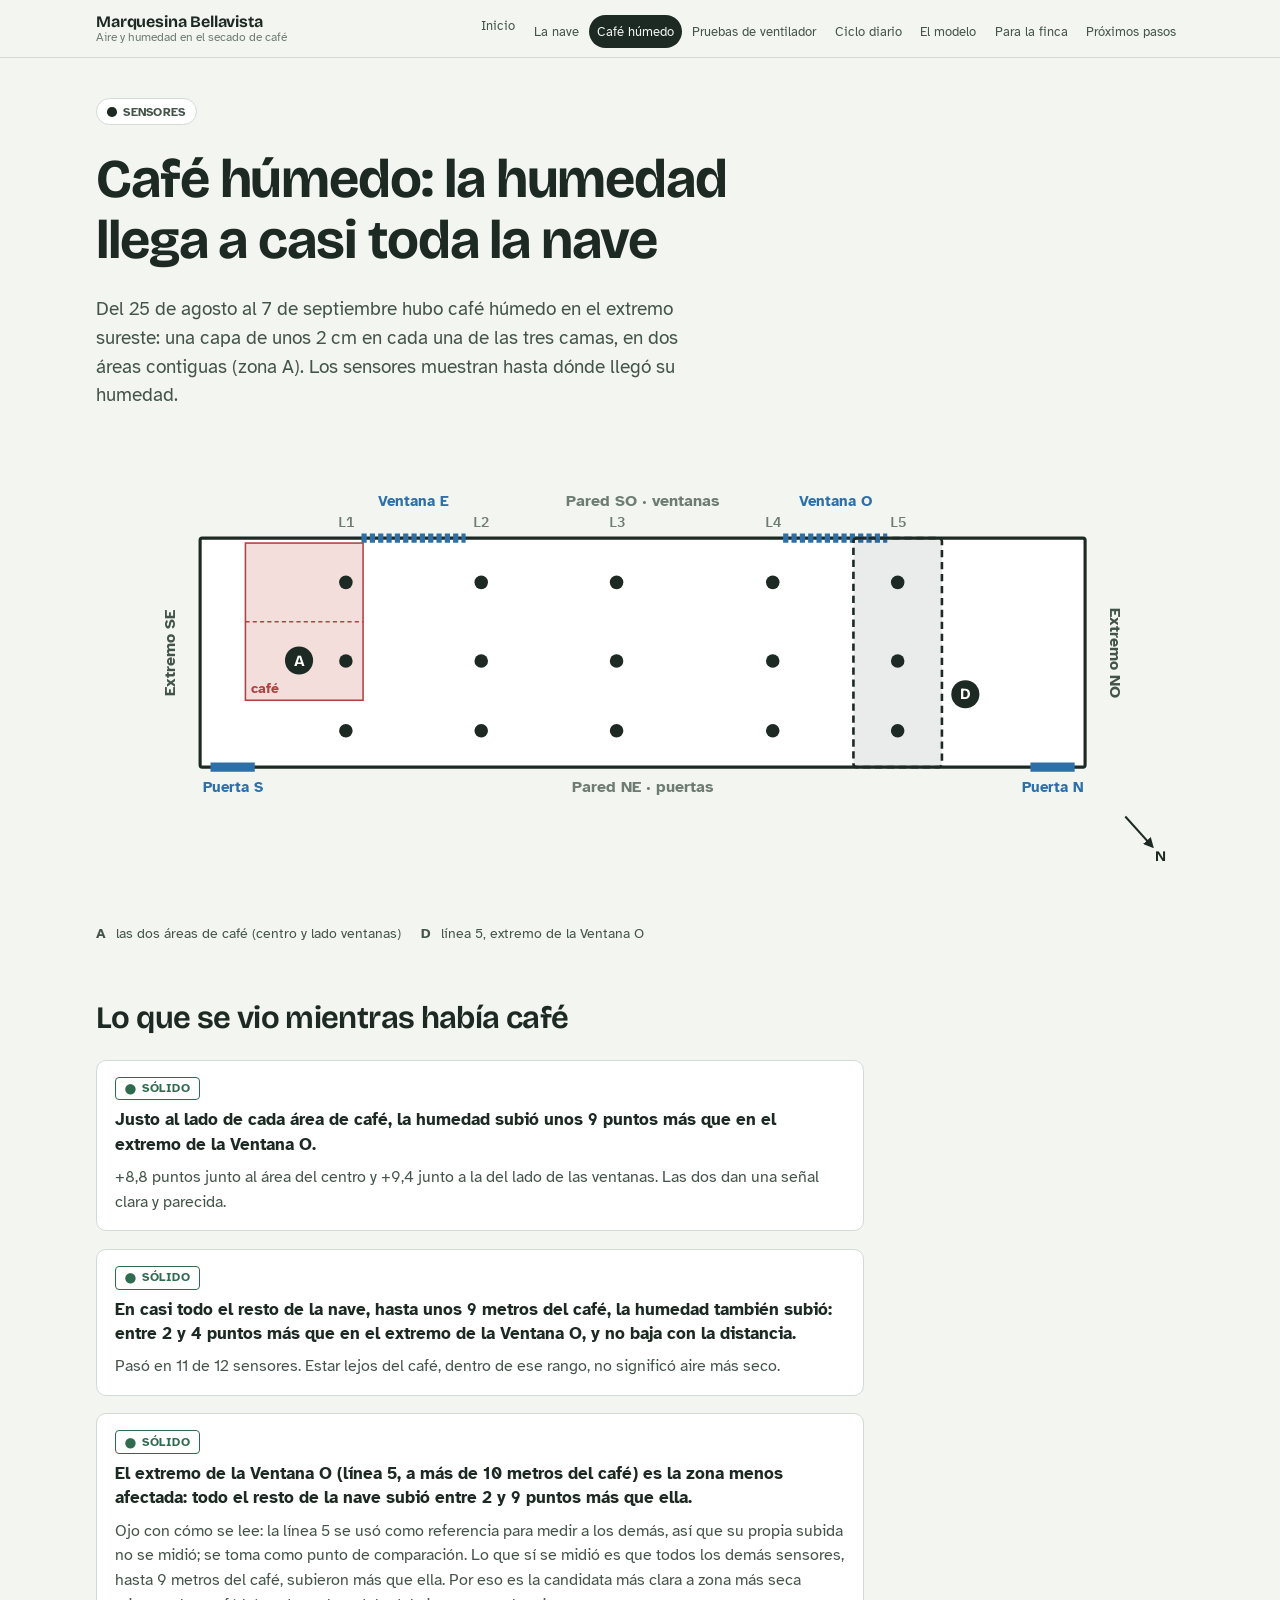
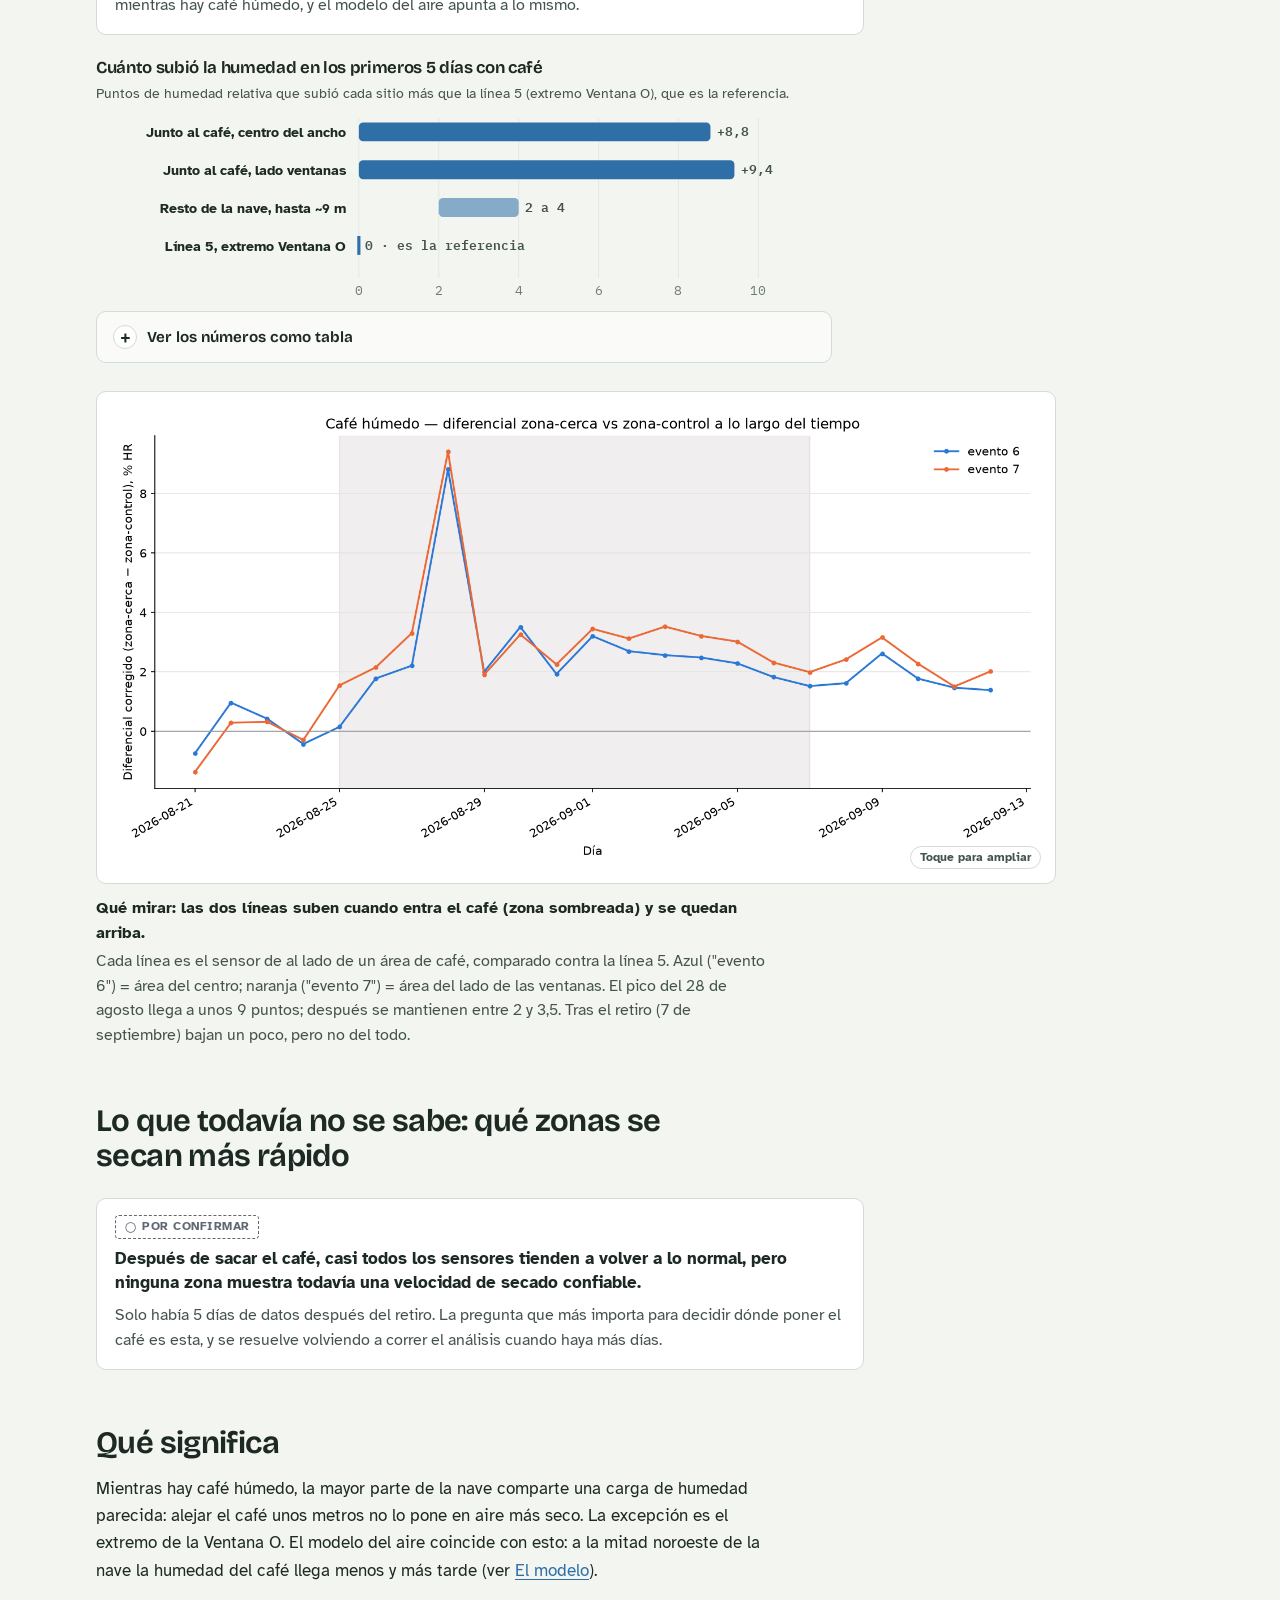
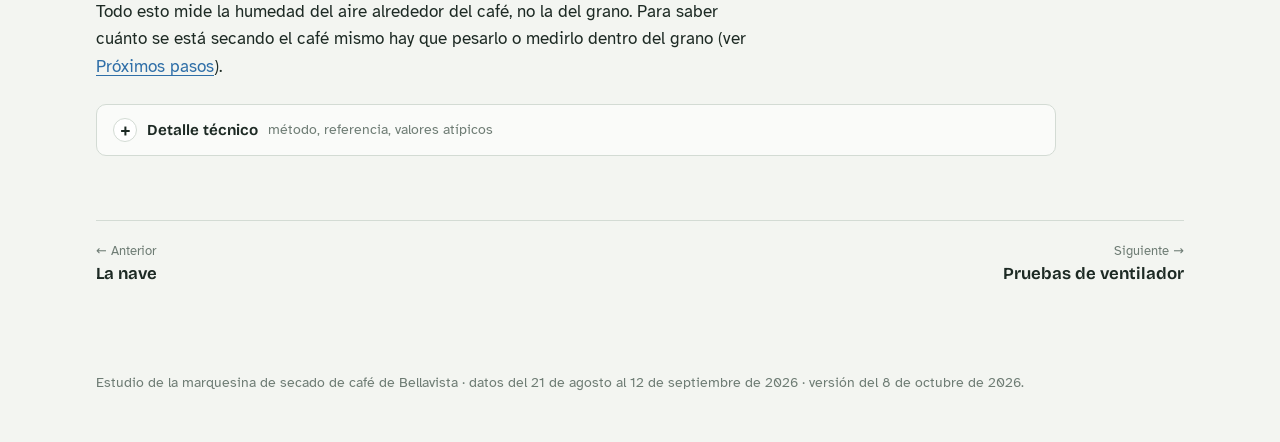
==== commit 6839cacb: "Línea 5 como zona de referencia; plantilla de tema y especificación de fotos Co-Authored-By: Claude " ====
--- a/cafe-humedo.html
+++ b/cafe-humedo.html
@@ -31,18 +31,18 @@
     <ul class="claims">
       <li class="claim">
         <span class="sello sello--solido">Sólido</span>
-        <p class="claim-text">Justo al lado de cada área de café, la humedad subió unos 9 puntos sobre lo normal.</p>
+        <p class="claim-text">Justo al lado de cada área de café, la humedad subió unos 9 puntos más que en el extremo de la Ventana O.</p>
         <p class="claim-more">+8,8 puntos junto al área del centro y +9,4 junto a la del lado de las ventanas. Las dos dan una señal clara y parecida.</p>
       </li>
       <li class="claim">
         <span class="sello sello--solido">Sólido</span>
-        <p class="claim-text">En casi todo el resto de la nave, hasta unos 9 metros del café, la humedad también subió: entre 2 y 4 puntos, y no baja con la distancia.</p>
+        <p class="claim-text">En casi todo el resto de la nave, hasta unos 9 metros del café, la humedad también subió: entre 2 y 4 puntos más que en el extremo de la Ventana O, y no baja con la distancia.</p>
         <p class="claim-more">Pasó en 11 de 12 sensores. Estar lejos del café, dentro de ese rango, no significó aire más seco.</p>
       </li>
       <li class="claim" id="linea5">
         <span class="sello sello--solido">Sólido</span>
-        <p class="claim-text">La línea 5, en el extremo de la Ventana O, a más de 10 metros del café, no mostró subida.</p>
-        <p class="claim-more">Es la única zona que se comporta distinto: no es "un poco menos húmeda", es "sin señal". Por eso es la candidata más clara a zona más seca mientras hay café húmedo.</p>
+        <p class="claim-text">El extremo de la Ventana O (línea 5, a más de 10 metros del café) es la zona menos afectada: todo el resto de la nave subió entre 2 y 9 puntos más que ella.</p>
+        <p class="claim-more">Ojo con cómo se lee: la línea 5 se usó como referencia para medir a los demás, así que su propia subida no se midió; se toma como punto de comparación. Lo que sí se midió es que todos los demás sensores, hasta 9 metros del café, subieron más que ella. Por eso es la candidata más clara a zona más seca mientras hay café húmedo, y el modelo del aire apunta a lo mismo.</p>
       </li>
     </ul>
 
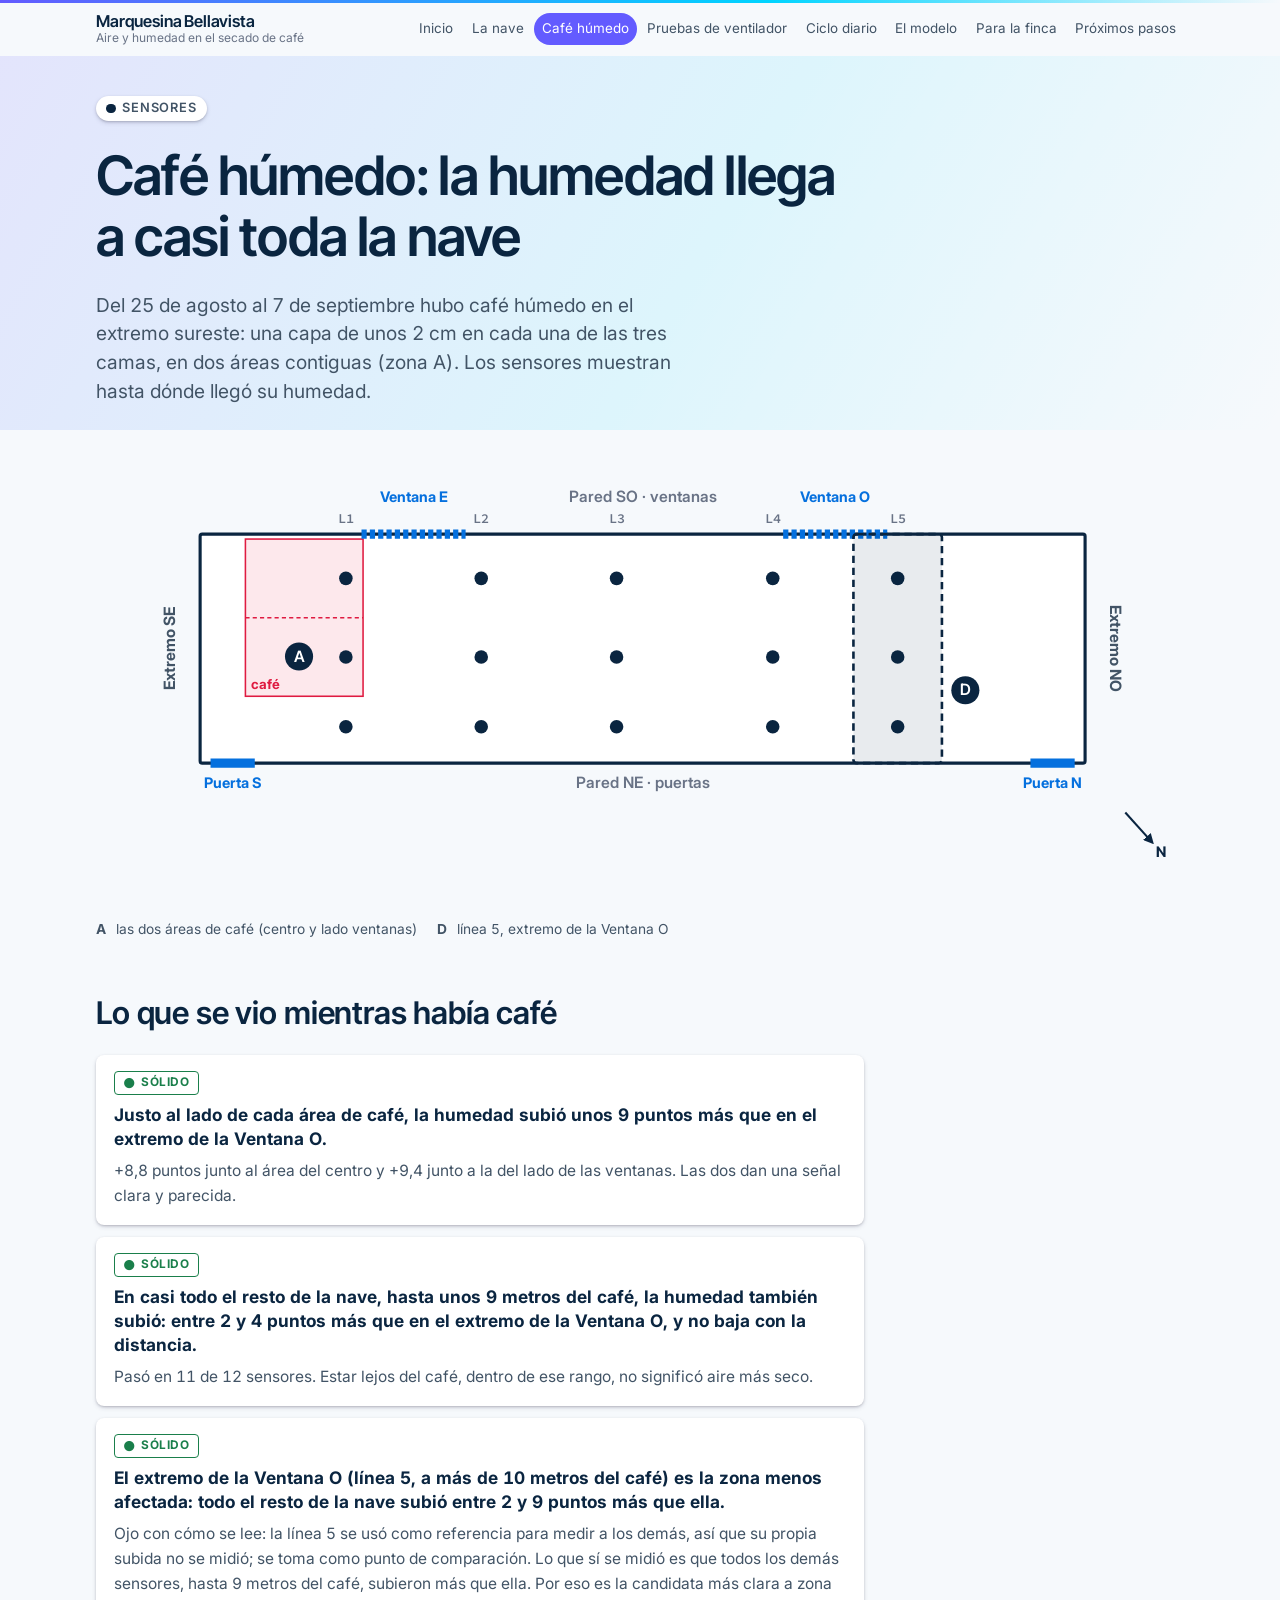
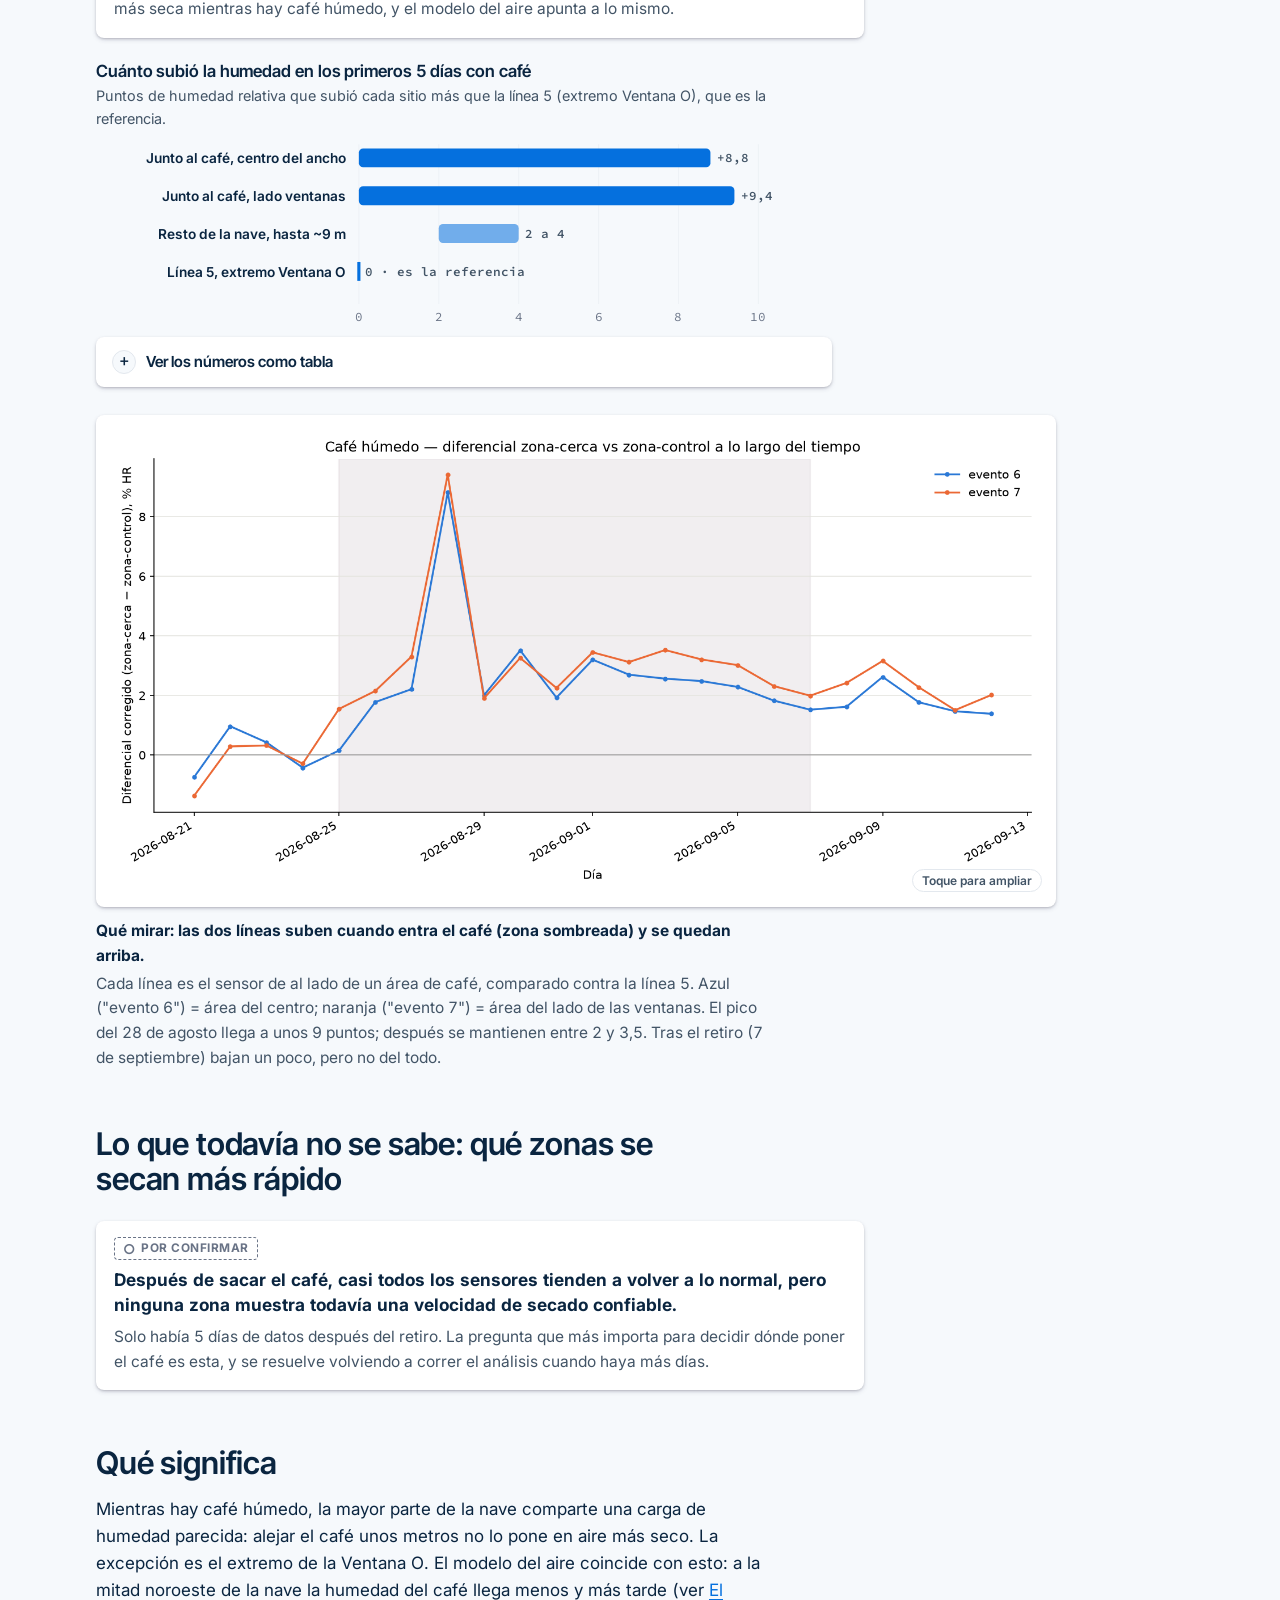
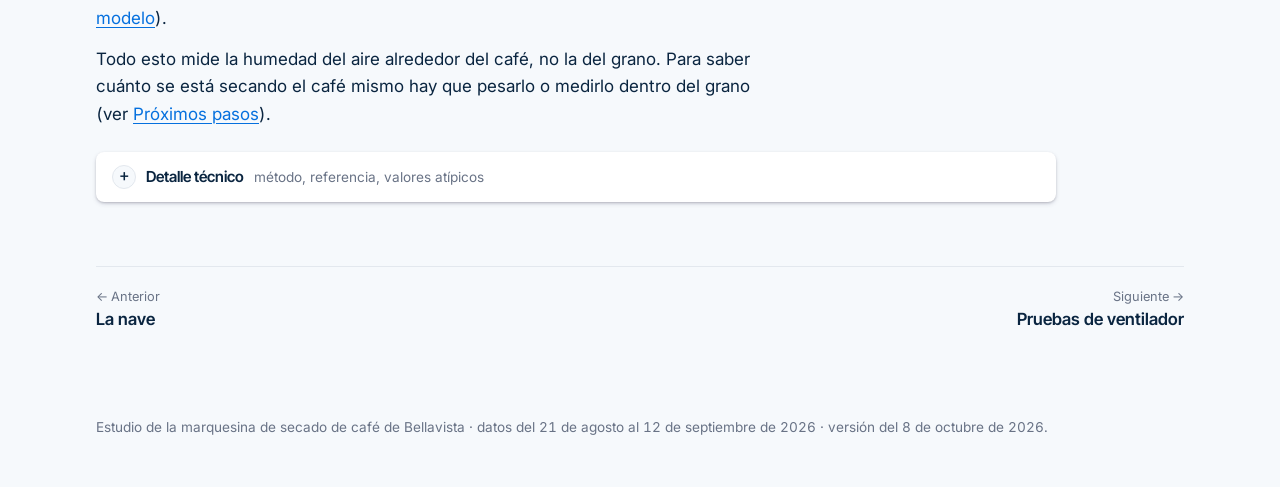
==== commit abedcbbf: "Tema preliminar: paleta, tipografía Inter, sombras y acento según design/tema.md Co-Authored-By: Cla" ====
--- a/cafe-humedo.html
+++ b/cafe-humedo.html
@@ -7,7 +7,7 @@
 <meta name="description" content="Qué pasó con la humedad de la marquesina durante los 13 días con café húmedo, y qué falta saber sobre el secado.">
 <link rel="preconnect" href="https://fonts.googleapis.com">
 <link rel="preconnect" href="https://fonts.gstatic.com" crossorigin>
-<link rel="stylesheet" href="https://fonts.googleapis.com/css2?family=Atkinson+Hyperlegible:ital,wght@0,400;0,700;1,400&family=Bricolage+Grotesque:opsz,wght@12..96,500..800&family=IBM+Plex+Mono:wght@400;600&display=swap">
+<link rel="stylesheet" href="https://fonts.googleapis.com/css2?family=Inter:ital,wght@0,400;0,600;1,400&family=Inter+Tight:wght@500;600&family=Source+Code+Pro:wght@400;600&display=swap">
 <link rel="stylesheet" href="assets/css/style.css">
 <script src="assets/js/graficos.js" defer></script>
 <script src="assets/js/site.js" defer></script>
--- a/assets/css/style.css
+++ b/assets/css/style.css
@@ -3,31 +3,39 @@
    hoja de cafeto (tinta), aire/humedad (azul) y cereza de café (acento, con moderación). */
 
 :root {
-  --bg: #F3F5F1;          /* plástico de invernadero */
+  /* Tema: estilo inspirado en stripe.com (solo el estilo; design/tema.md). */
+  --bg: #F6F9FC;
   --paper: #FFFFFF;
-  --ink: #1D2A24;         /* hoja de cafeto */
-  --ink-2: #44544B;
-  --muted: #6E7C74;
-  --line: #D3DBD4;
-  --line-soft: #E4E9E4;
-  --air: #2F6FA8;         /* aire / humedad, enlaces */
-  --air-soft: #DCE8F3;
-  --cherry: #B0413E;      /* cereza de café: café en el plano y serie "adentro/con café" */
-  --cherry-soft: #F3DEDC;
+  --ink: #0A2540;
+  --ink-2: #425466;
+  --muted: #697386;
+  --line: #E3E8EE;
+  --line-soft: #EEF2F6;
+  --air: #0570DE;         /* enlaces, aberturas en el plano, serie 1 */
+  --air-soft: #E3EFFD;
+  --cherry: #DF1B41;      /* café en el plano, serie 2 */
+  --cherry-soft: #FDE8EC;
+  --accent: #635BFF;      /* relleno con texto blanco: menú activo, pestañas, barra superior */
+  --accent-text: #5851EA; /* acento como texto */
+  --sun: #E39A12;
 
   /* sellos de confianza (reservados: solo para confianza) */
-  --c-solido: #2F6B4F;
-  --c-sugestivo: #9A6410;
-  --c-pendiente: #5F6873;
-  --c-hipotesis: #6A4C93;
-
-  --f-display: "Bricolage Grotesque", "Avenir Next", system-ui, sans-serif;
-  --f-body: "Atkinson Hyperlegible", "Segoe UI", system-ui, sans-serif;
-  --f-mono: "IBM Plex Mono", ui-monospace, Menlo, monospace;
+  --c-solido: #1A7F4B;
+  --c-sugestivo: #A85808;
+  --c-pendiente: #697386;
+  --c-hipotesis: #A3248E;
+
+  --f-display: "Inter Tight", "Inter", system-ui, sans-serif;
+  --f-body: "Inter", system-ui, sans-serif;
+  --f-mono: "Source Code Pro", ui-monospace, Menlo, monospace;
+
+  --sh-1: 0 2px 5px -1px rgb(50 50 93 / 0.25), 0 1px 3px -1px rgb(0 0 0 / 0.3);
+  --sh-2: 0 13px 27px -5px rgb(50 50 93 / 0.25), 0 8px 16px -8px rgb(0 0 0 / 0.3);
+  --sh-3: 0 50px 100px -20px rgb(50 50 93 / 0.25), 0 30px 60px -30px rgb(0 0 0 / 0.3);
 
   --measure: 42rem;
   --wide: 70rem;
-  --r: 10px;
+  --r: 8px;
   color-scheme: light;
 }
 
@@ -38,6 +46,8 @@
   background: var(--bg);
   color: var(--ink);
   font: 400 1.0625rem/1.6 var(--f-body);
+  font-variant-numeric: tabular-nums;
+  overflow-x: clip;
 }
 img, video, svg { max-width: 100%; display: block; }
 a { color: var(--air); text-underline-offset: 0.18em; }
@@ -50,13 +60,16 @@
   background: color-mix(in srgb, var(--bg) 92%, transparent);
   backdrop-filter: blur(8px);
   border-bottom: 1px solid var(--line);
+  border-top: 3px solid transparent;
+  border-image: linear-gradient(90deg, #635BFF, #00D4FF 60%, #F6F9FC) 1;
+  border-image-slice: 1 0 0 0;
 }
 .site-head .inner {
   max-width: var(--wide); margin: 0 auto; padding: 0.6rem 1rem;
   display: flex; align-items: center; gap: 1rem;
 }
 .brand {
-  font: 700 1rem/1.1 var(--f-display); color: var(--ink); text-decoration: none;
+  font: 600 1.02rem/1.1 var(--f-display); color: var(--ink); text-decoration: none;
   letter-spacing: -0.01em; white-space: nowrap;
 }
 .brand small { display: block; font: 400 0.75rem/1.2 var(--f-body); color: var(--muted); letter-spacing: 0; }
@@ -66,13 +79,13 @@
   border: 1px solid var(--line); border-radius: 999px; padding: 0.4rem 0.9rem; cursor: pointer;
 }
 .site-nav { margin-left: auto; }
-.site-nav ol { list-style: none; margin: 0; padding: 0; display: flex; flex-wrap: wrap; gap: 0.15rem; }
+.site-nav ol { list-style: none; margin: 0; padding: 0; display: flex; flex-wrap: wrap; align-items: center; gap: 0.15rem; }
 .site-nav a {
   display: block; padding: 0.35rem 0.5rem; border-radius: 999px;
   font-size: 0.84rem; color: var(--ink-2); text-decoration: none; white-space: nowrap;
 }
-.site-nav a:hover { background: var(--paper); color: var(--ink); }
-.site-nav a[aria-current="page"] { background: var(--ink); color: var(--bg); }
+.site-nav a:hover { background: var(--paper); color: var(--ink); box-shadow: var(--sh-1); }
+.site-nav a[aria-current="page"] { background: var(--accent); color: #fff; }
 @media (max-width: 1180px) {
   .nav-toggle { display: inline-block; }
   .site-nav { display: none; position: absolute; left: 0; right: 0; top: 100%;
@@ -85,12 +98,17 @@
 /* ---------- estructura de página ---------- */
 main { max-width: var(--wide); margin: 0 auto; padding: 0 1rem 4rem; }
 .prose { max-width: var(--measure); }
+.page-head, .hero { position: relative; isolation: isolate; }
+.page-head::before, .hero::before {
+  content: ""; position: absolute; z-index: -1; top: 0; bottom: 0; left: 50%; width: 100vw; transform: translateX(-50%);
+  background: linear-gradient(120deg, rgb(99 91 255 / 0.13) 0%, rgb(0 212 255 / 0.10) 55%, rgb(246 249 252 / 0) 100%);
+}
 .page-head { padding: 2.5rem 0 1.5rem; display: grid; gap: 1.5rem; }
 .page-head .tags { display: flex; gap: 0.5rem; flex-wrap: wrap; }
-h1, h2, h3 { font-family: var(--f-display); letter-spacing: -0.02em; line-height: 1.12; margin: 0; }
-h1 { font-size: clamp(2rem, 5.2vw, 3.4rem); font-weight: 700; max-width: 22ch; }
-h2 { font-size: clamp(1.45rem, 3vw, 1.95rem); font-weight: 650; margin-top: 3.5rem; max-width: 30ch; }
-h3 { font-size: 1.2rem; font-weight: 650; margin-top: 2rem; }
+h1, h2, h3 { font-family: var(--f-display); letter-spacing: -0.005em; line-height: 1.12; margin: 0; }
+h1 { font-size: clamp(2rem, 5.2vw, 3.4rem); font-weight: 600; letter-spacing: -0.015em; max-width: 22ch; }
+h2 { font-size: clamp(1.45rem, 3vw, 1.95rem); font-weight: 600; margin-top: 3.5rem; max-width: 30ch; }
+h3 { font-size: 1.2rem; font-weight: 600; margin-top: 2rem; }
 .lede { font-size: 1.2rem; line-height: 1.5; color: var(--ink-2); max-width: 38rem; margin: 0; }
 p { margin: 0.9rem 0 0; }
 ul, ol { padding-left: 1.2rem; }
@@ -101,11 +119,11 @@
 /* etiqueta de origen: medido vs simulado */
 .origen {
   display: inline-flex; align-items: center; gap: 0.4rem;
-  font: 600 0.78rem/1 var(--f-body); letter-spacing: 0.02em; text-transform: uppercase;
+  font: 600 0.8rem/1 var(--f-body); letter-spacing: 0.06em; text-transform: uppercase;
   padding: 0.38rem 0.65rem; border-radius: 999px; color: var(--ink-2);
 }
 .origen::before { content: ""; width: 0.6rem; height: 0.6rem; border-radius: 50%; }
-.origen--sensores { background: var(--paper); border: 1px solid var(--line); }
+.origen--sensores { background: var(--paper); box-shadow: var(--sh-1); }
 .origen--sensores::before { background: var(--ink); }
 .origen--modelo { border: 1.5px dashed var(--muted); }
 .origen--modelo::before { border: 1.5px dashed var(--ink-2); }
@@ -133,7 +151,7 @@
 /* afirmación con sello: la unidad básica del sitio */
 .claims { list-style: none; padding: 0; margin: 1.5rem 0 0; display: grid; gap: 0.75rem; max-width: 48rem; }
 .claim {
-  background: var(--paper); border: 1px solid var(--line); border-radius: var(--r);
+  background: var(--paper); box-shadow: var(--sh-1); border-radius: var(--r);
   padding: 1rem 1.1rem; display: grid; gap: 0.5rem;
 }
 .claim > .sello { justify-self: start; }
@@ -146,10 +164,10 @@
 .fig { margin: 1.75rem 0 0; max-width: 60rem; }
 .fig--wide { max-width: none; }
 .fig-frame {
-  background: var(--paper); border: 1px solid var(--line); border-radius: var(--r);
+  background: var(--paper); box-shadow: var(--sh-1); border-radius: var(--r);
   padding: 0.75rem; position: relative;
 }
-.fig-frame img { width: 100%; height: auto; cursor: zoom-in; }
+.fig-frame img { width: 100%; height: auto; cursor: zoom-in; border-radius: 4px; }
 .fig-frame video { width: 100%; height: auto; border-radius: 4px; background: var(--paper); }
 .fig-frame .zoom-hint {
   position: absolute; right: 0.9rem; bottom: 0.9rem;
@@ -167,7 +185,7 @@
   font: 600 0.88rem var(--f-body); color: var(--ink-2); background: transparent;
   border: 1px solid var(--line); border-radius: 999px; padding: 0.4rem 0.85rem; cursor: pointer;
 }
-.tabs button[aria-selected="true"] { background: var(--ink); color: var(--bg); border-color: var(--ink); }
+.tabs button[aria-selected="true"] { background: var(--accent); color: #fff; border-color: var(--accent); }
 [role="tabpanel"][hidden] { display: none; }
 
 .embed { width: 100%; border: 0; display: block; background: #fafaf8; border-radius: 4px; }
@@ -176,16 +194,16 @@
 /* ---------- detalle técnico ---------- */
 details.tecnico {
   margin: 1.5rem 0 0; max-width: 60rem;
-  border: 1px solid var(--line); border-radius: var(--r); background: color-mix(in srgb, var(--paper) 55%, var(--bg));
+  border-radius: var(--r); background: var(--paper); box-shadow: var(--sh-1);
 }
 details.tecnico > summary {
   cursor: pointer; list-style: none; padding: 0.8rem 1rem;
-  font: 650 0.95rem var(--f-display); display: flex; align-items: center; gap: 0.6rem;
+  font: 600 0.95rem var(--f-display); display: flex; align-items: center; gap: 0.6rem;
 }
 details.tecnico > summary::-webkit-details-marker { display: none; }
 details.tecnico > summary::before {
   content: "+"; font: 600 1.1rem/1 var(--f-mono); width: 1.4rem; height: 1.4rem; display: grid; place-items: center;
-  border: 1px solid var(--line); border-radius: 50%; background: var(--paper); flex: none;
+  border: 1px solid var(--line); border-radius: 50%; background: var(--bg); flex: none;
 }
 details.tecnico[open] > summary::before { content: "−"; }
 details.tecnico > summary .sub { font: 400 0.85rem var(--f-body); color: var(--muted); }
@@ -223,10 +241,10 @@
 .plano .split { fill: color-mix(in srgb, var(--air) 18%, transparent); }
 .plano .split-label { font: 700 26px var(--f-body); fill: var(--air); paint-order: stroke; stroke: var(--paper); stroke-width: 8px; }
 .plano .cut { stroke: var(--air); stroke-width: 4; stroke-dasharray: 22 10; }
-.plano .fan { fill: #E2B100; stroke: var(--ink); stroke-width: 3; }
+.plano .fan { fill: #FFBB33; stroke: var(--ink); stroke-width: 3; }
 .plano .fan-label { font: 700 26px var(--f-body); fill: var(--ink); paint-order: stroke; stroke: var(--paper); stroke-width: 8px; }
-.plano .sun { font: 700 26px var(--f-body); fill: var(--c-sugestivo); }
-.plano .sun-arrow { stroke: var(--c-sugestivo); stroke-width: 5; fill: none; marker-end: url(#flecha-sol); }
+.plano .sun { font: 700 26px var(--f-body); fill: var(--ink-2); }
+.plano .sun-arrow { stroke: var(--sun); stroke-width: 5; fill: none; marker-end: url(#flecha-sol); }
 .plano .compass { stroke: var(--ink); stroke-width: 4; fill: none; }
 .plano .compass-n { font: 700 28px var(--f-display); fill: var(--ink); }
 .plano a .hit { fill: transparent; }
@@ -244,12 +262,12 @@
 .hero-plano { margin-top: 0.5rem; }
 .loom {
   margin-top: 2rem; max-width: 52rem; background: var(--paper);
-  border: 1px solid var(--line); border-radius: var(--r); overflow: hidden;
+  box-shadow: var(--sh-3); border-radius: var(--r); overflow: hidden;
 }
 .loom-frame { position: relative; aspect-ratio: 16 / 9; }
 .loom-frame iframe { position: absolute; inset: 0; width: 100%; height: 100%; border: 0; }
 .loom-empty { min-height: 9rem; display: grid; place-items: center; text-align: center; padding: 1rem; color: var(--muted); }
-.loom-empty strong { display: block; font: 650 1.2rem var(--f-display); color: var(--ink); }
+.loom-empty strong { display: block; font: 600 1.2rem var(--f-display); color: var(--ink); }
 
 .leyenda-sellos { display: grid; gap: 0.6rem; margin-top: 1rem; max-width: 48rem; }
 .leyenda-sellos div { display: grid; grid-template-columns: 11rem 1fr; gap: 0.8rem; align-items: start; }
@@ -258,17 +276,17 @@
 
 .recorrido { list-style: none; padding: 0; margin: 1.25rem 0 0; display: grid; gap: 0.6rem; grid-template-columns: repeat(auto-fill, minmax(16rem, 1fr)); }
 .recorrido a {
-  display: block; height: 100%; padding: 0.9rem 1rem; background: var(--paper); border: 1px solid var(--line);
-  border-radius: var(--r); text-decoration: none; color: var(--ink);
-}
-.recorrido a:hover { border-color: var(--ink-2); }
-.recorrido strong { font: 650 1.05rem var(--f-display); display: block; }
+  display: block; height: 100%; padding: 0.9rem 1rem; background: var(--paper); box-shadow: var(--sh-1);
+  border-radius: var(--r); text-decoration: none; color: var(--ink); transition: box-shadow .15s, transform .15s;
+}
+.recorrido a:hover { box-shadow: var(--sh-2); transform: translateY(-1px); }
+.recorrido strong { font: 600 1.05rem var(--f-display); display: block; }
 .recorrido span { font-size: 0.92rem; color: var(--ink-2); }
 
 /* cruce entre las dos fuentes */
 .cruce {
   margin-top: 1.5rem; max-width: 48rem; padding: 1.1rem 1.2rem; border-radius: var(--r);
-  border: 1px solid var(--line); background: linear-gradient(90deg, var(--paper) 50%, transparent 50%), var(--paper);
+  background: var(--paper); box-shadow: var(--sh-2);
   display: grid; grid-template-columns: 1fr 1fr; gap: 1.2rem;
 }
 .cruce > div { display: grid; gap: 0.4rem; align-content: start; }
@@ -279,11 +297,11 @@
 /* borrador */
 .borrador {
   margin-top: 1rem; padding: 0.9rem 1.1rem; border-radius: var(--r); max-width: 48rem;
-  border: 2px dashed var(--c-sugestivo); background: #FBF4E6; color: #5b3d08;
+  border: 2px dashed var(--c-sugestivo); background: #FFF6EA; color: #6A3A05;
 }
 .inferencia {
   display: inline-block; font: 700 0.72rem/1 var(--f-body); letter-spacing: 0.04em; text-transform: uppercase;
-  color: #5b3d08; background: #F4E3C0; padding: 0.3rem 0.5rem; border-radius: 4px;
+  color: #6A3A05; background: #FCE7CC; padding: 0.3rem 0.5rem; border-radius: 4px;
 }
 
 /* gráficos propios */
@@ -313,10 +331,10 @@
 /* tabla de pruebas de ventilador */
 .pruebas { display: grid; grid-template-columns: auto repeat(3, minmax(0, 1fr)); gap: 0.5rem; margin-top: 1.25rem; max-width: 52rem; align-items: stretch; }
 .pruebas .h { font-size: 0.82rem; font-weight: 700; color: var(--ink-2); align-self: end; padding: 0 0.2rem; }
-.pruebas .dia { font: 650 0.95rem var(--f-display); align-self: center; padding-right: 0.4rem; }
+.pruebas .dia { font: 600 0.95rem var(--f-display); align-self: center; padding-right: 0.4rem; }
 .pruebas .dia small { display: block; font: 400 0.8rem var(--f-body); color: var(--muted); }
-.prueba { background: var(--paper); border: 1px solid var(--line); border-radius: var(--r); padding: 0.7rem 0.8rem; display: grid; gap: 0.35rem; align-content: start; }
-.prueba.si { border: 2px solid var(--c-solido); }
+.prueba { background: var(--paper); box-shadow: var(--sh-1); border-radius: var(--r); padding: 0.7rem 0.8rem; display: grid; gap: 0.35rem; align-content: start; }
+.prueba.si { box-shadow: inset 0 0 0 2px var(--c-solido), var(--sh-1); }
 .prueba .t { font-weight: 700; }
 .prueba .d { font-size: 0.86rem; color: var(--ink-2); }
 @media (max-width: 640px) {
@@ -328,7 +346,7 @@
 
 /* lista de experimentos */
 .exp { list-style: none; padding: 0; margin: 1.25rem 0 0; display: grid; gap: 0.8rem; max-width: 48rem; }
-.exp li { background: var(--paper); border: 1px solid var(--line); border-radius: var(--r); padding: 1rem 1.1rem; margin: 0; }
+.exp li { background: var(--paper); box-shadow: var(--sh-1); border-radius: var(--r); padding: 1rem 1.1rem; margin: 0; }
 .exp h3 { margin: 0; font-size: 1.1rem; }
 .exp .resuelve { margin-top: 0.5rem; font-size: 0.92rem; color: var(--ink-2); }
 .exp .resuelve b { color: var(--ink); }
@@ -337,7 +355,7 @@
 .pager { display: flex; justify-content: space-between; gap: 1rem; margin-top: 4rem; border-top: 1px solid var(--line); padding-top: 1.25rem; }
 .pager a { text-decoration: none; display: grid; gap: 0.1rem; max-width: 48%; }
 .pager a small { color: var(--muted); font-size: 0.8rem; }
-.pager a span { font: 650 1.05rem var(--f-display); color: var(--ink); }
+.pager a span { font: 600 1.05rem var(--f-display); color: var(--ink); }
 .pager .next { text-align: right; margin-left: auto; }
 .site-foot { max-width: var(--wide); margin: 0 auto; padding: 1.5rem 1rem 3rem; font-size: 0.85rem; color: var(--muted); }
 
@@ -369,3 +387,5 @@
   color: var(--bg); background: var(--ink-2); padding: 0.3rem 0.5rem; border-radius: 4px;
 }
 .claim > .inferencia { justify-self: start; }
+
+.site-nav li, .claims > li, .recorrido > li, .exp > li { margin-top: 0; }
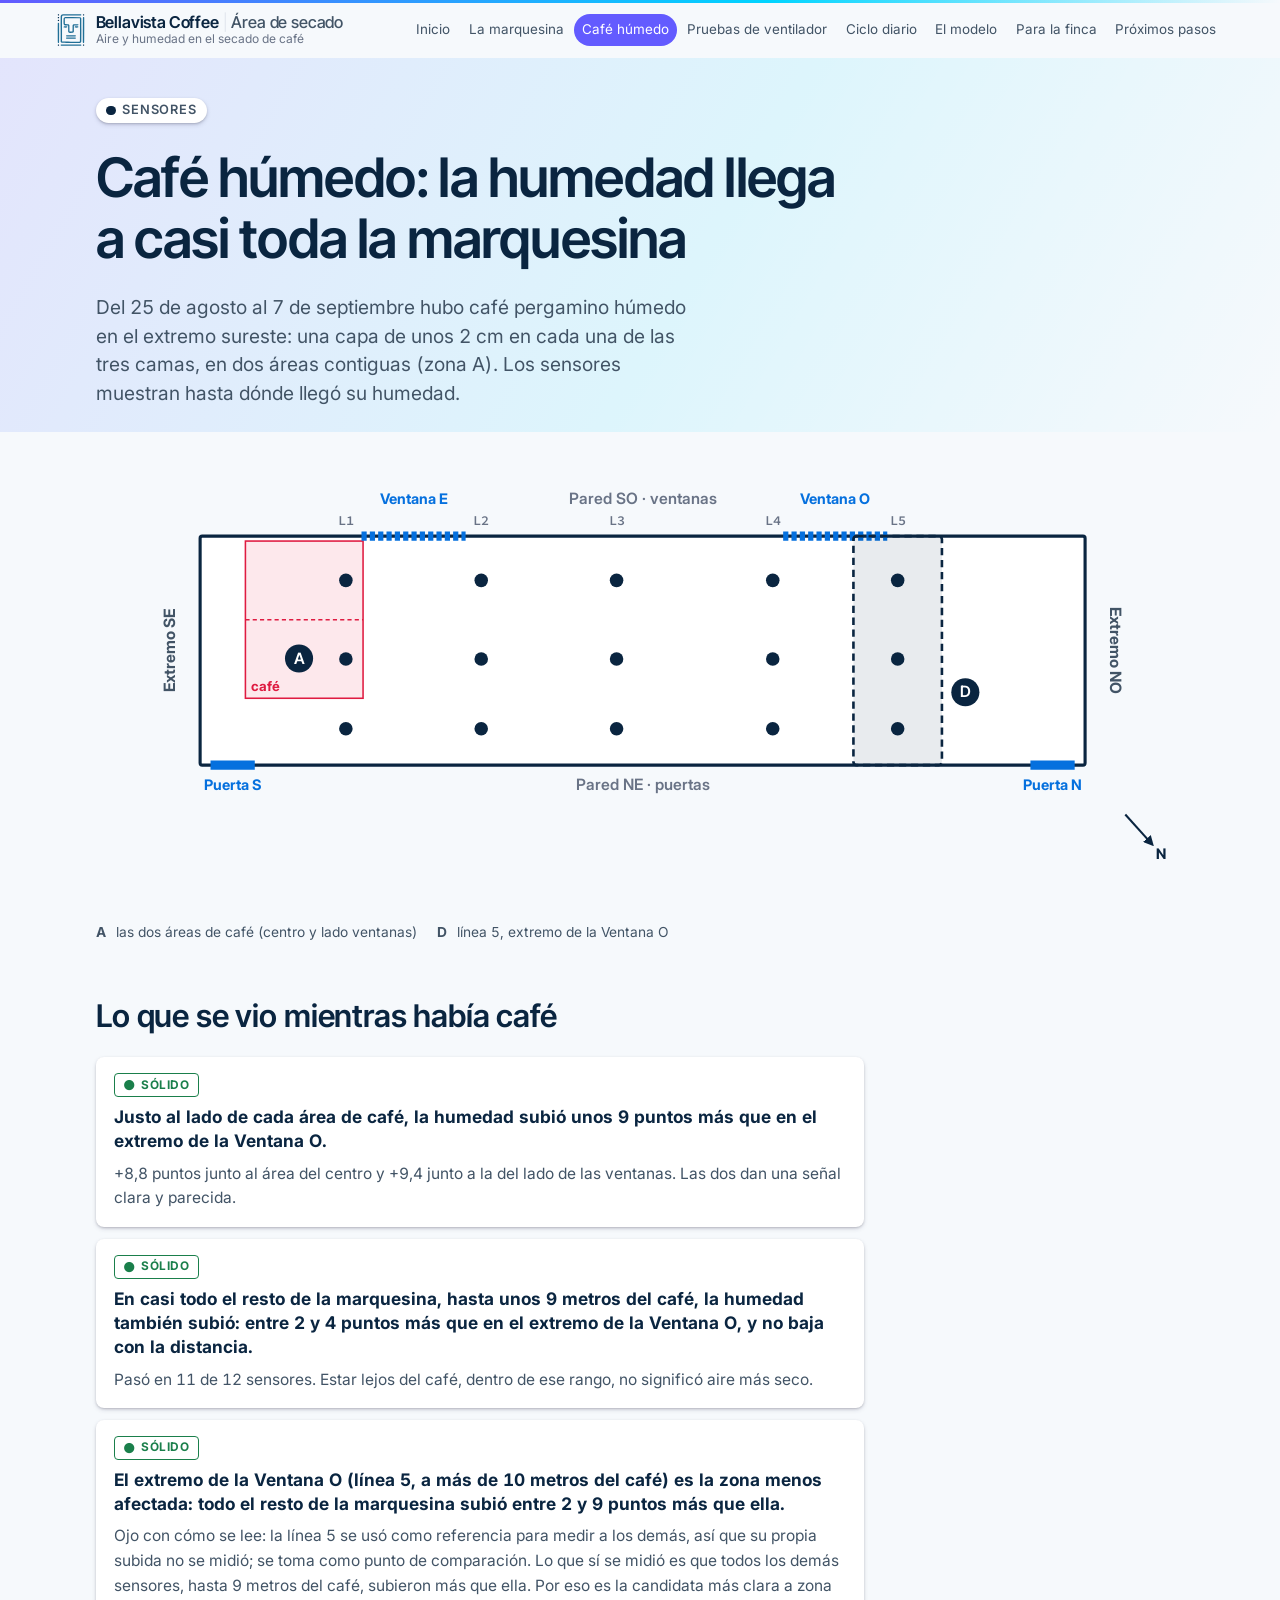
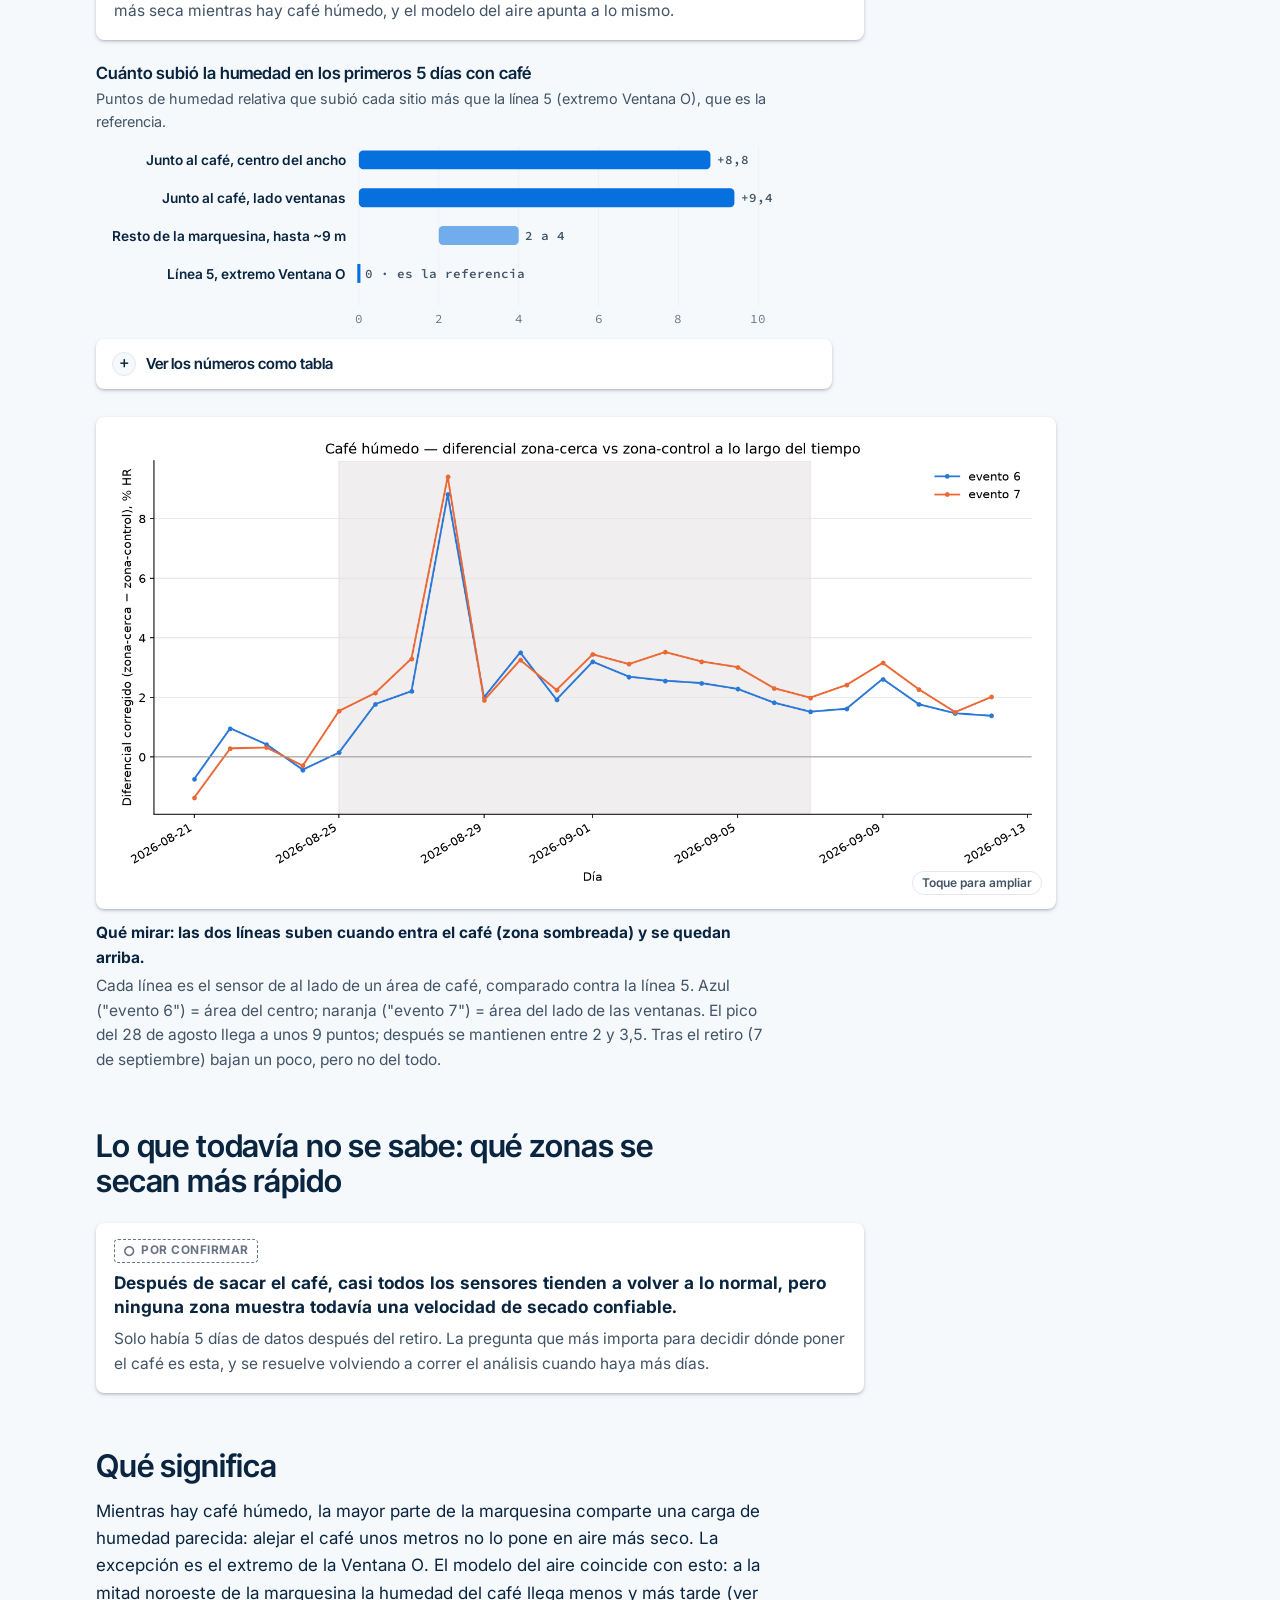
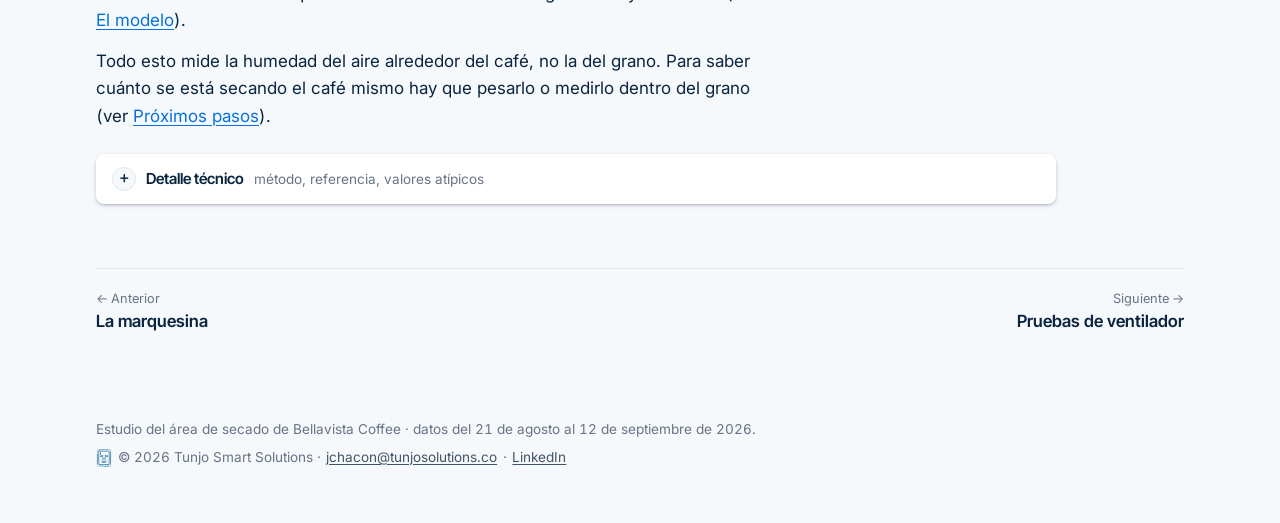
==== commit ace00c4f: "Identidad Tunjo y voz de la finca: logo, Bellavista Coffee, pie, tú, marquesina y ventanas Co-Author" ====
--- a/cafe-humedo.html
+++ b/cafe-humedo.html
@@ -3,7 +3,8 @@
 <head>
 <meta charset="utf-8">
 <meta name="viewport" content="width=device-width, initial-scale=1">
-<title>Café húmedo · Marquesina Bellavista</title>
+<title>Café húmedo · Bellavista Coffee</title>
+<link rel="icon" href="assets/marca/isotipo.svg" type="image/svg+xml">
 <meta name="description" content="Qué pasó con la humedad de la marquesina durante los 13 días con café húmedo, y qué falta saber sobre el secado.">
 <link rel="preconnect" href="https://fonts.googleapis.com">
 <link rel="preconnect" href="https://fonts.gstatic.com" crossorigin>
@@ -18,8 +19,8 @@
 
   <div class="page-head">
     <div class="tags"><span class="origen origen--sensores">Sensores</span></div>
-    <h1>Café húmedo: la humedad llega a casi toda la nave</h1>
-    <p class="lede">Del 25 de agosto al 7 de septiembre hubo café húmedo en el extremo sureste: una capa de unos 2 cm en cada una de las tres camas, en dos áreas contiguas (zona A). Los sensores muestran hasta dónde llegó su humedad.</p>
+    <h1>Café húmedo: la humedad llega a casi toda la marquesina</h1>
+    <p class="lede">Del 25 de agosto al 7 de septiembre hubo café pergamino húmedo en el extremo sureste: una capa de unos 2 cm en cada una de las tres camas, en dos áreas contiguas (zona A). Los sensores muestran hasta dónde llegó su humedad.</p>
   </div>
 
   <figure class="plano" data-plano="cafe linea5" data-titulo="Plano: las dos áreas de café en el extremo sureste y la línea 5 junto a la Ventana O">
@@ -36,12 +37,12 @@
       </li>
       <li class="claim">
         <span class="sello sello--solido">Sólido</span>
-        <p class="claim-text">En casi todo el resto de la nave, hasta unos 9 metros del café, la humedad también subió: entre 2 y 4 puntos más que en el extremo de la Ventana O, y no baja con la distancia.</p>
+        <p class="claim-text">En casi todo el resto de la marquesina, hasta unos 9 metros del café, la humedad también subió: entre 2 y 4 puntos más que en el extremo de la Ventana O, y no baja con la distancia.</p>
         <p class="claim-more">Pasó en 11 de 12 sensores. Estar lejos del café, dentro de ese rango, no significó aire más seco.</p>
       </li>
       <li class="claim" id="linea5">
         <span class="sello sello--solido">Sólido</span>
-        <p class="claim-text">El extremo de la Ventana O (línea 5, a más de 10 metros del café) es la zona menos afectada: todo el resto de la nave subió entre 2 y 9 puntos más que ella.</p>
+        <p class="claim-text">El extremo de la Ventana O (línea 5, a más de 10 metros del café) es la zona menos afectada: todo el resto de la marquesina subió entre 2 y 9 puntos más que ella.</p>
         <p class="claim-more">Ojo con cómo se lee: la línea 5 se usó como referencia para medir a los demás, así que su propia subida no se midió; se toma como punto de comparación. Lo que sí se midió es que todos los demás sensores, hasta 9 metros del café, subieron más que ella. Por eso es la candidata más clara a zona más seca mientras hay café húmedo, y el modelo del aire apunta a lo mismo.</p>
       </li>
     </ul>
@@ -70,20 +71,20 @@
 
   <section class="prose">
     <h2>Qué significa</h2>
-    <p>Mientras hay café húmedo, la mayor parte de la nave comparte una carga de humedad parecida: alejar el café unos metros no lo pone en aire más seco. La excepción es el extremo de la Ventana O. El modelo del aire coincide con esto: a la mitad noroeste de la nave la humedad del café llega menos y más tarde (ver <a href="modelo.html#humedad">El modelo</a>).</p>
+    <p>Mientras hay café húmedo, la mayor parte de la marquesina comparte una carga de humedad parecida: alejar el café unos metros no lo pone en aire más seco. La excepción es el extremo de la Ventana O. El modelo del aire coincide con esto: a la mitad noroeste de la marquesina la humedad del café llega menos y más tarde (ver <a href="modelo.html#humedad">El modelo</a>).</p>
     <p>Todo esto mide la humedad del aire alrededor del café, no la del grano. Para saber cuánto se está secando el café mismo hay que pesarlo o medirlo dentro del grano (ver <a href="proximos-pasos.html">Próximos pasos</a>).</p>
   </section>
 
   <details class="tecnico">
     <summary>Detalle técnico <span class="sub">método, referencia, valores atípicos</span></summary>
     <div class="body">
-      <p><b>Método.</b> Cada día se compara la zona junto al café con una zona de control lejos de las dos áreas (la línea 5, a ≥ 10 m), y se corrige con la diferencia que ya existía entre las dos zonas antes de que llegara el café. Es la misma idea de "diferencia en diferencias" de las pruebas de ventilador, pero con un control dentro de la nave en vez de afuera. La línea 5 es, por construcción, la referencia: las subidas de los demás sensores se miden respecto de ella.</p>
+      <p><b>Método.</b> Cada día se compara la zona junto al café con una zona de control lejos de las dos áreas (la línea 5, a ≥ 10 m), y se corrige con la diferencia que ya existía entre las dos zonas antes de que llegara el café. Es la misma idea de "diferencia en diferencias" de las pruebas de ventilador, pero con un control dentro de la marquesina en vez de afuera. La línea 5 es, por construcción, la referencia: las subidas de los demás sensores se miden respecto de ella.</p>
       <p><b>Las dos áreas estuvieron al mismo tiempo.</b> Un sensor lejos de ambas mide el efecto combinado; no se puede atribuir a una sola. Solo los sensores pegados a cada área (a 83–90 cm) separan las dos. Por eso el resto se reporta en una sola tabla, por distancia al área más cercana.</p>
       <p><b>Valor atípico.</b> El sensor 311 (+7,95 puntos) tuvo solo 2 días de datos antes del café en vez de 4, así que su punto de partida es menos confiable.</p>
       <p><b>Secado.</b> Pendientes después del retiro: entre −0,01 y −0,25 puntos por día en casi todos los sensores con señal; ninguna significativa (p &gt; 0,11, 5 días por sensor). El sensor 323, en el borde del área medida, da +0,056 (tampoco significativo, probablemente ruido).</p>
       <figure class="fig">
         <div class="fig-frame"><img src="assets/fig/sensores/wet_coffee_rise_map.png" alt="Subida de humedad de cada sensor durante los primeros días con café, vista de costado" loading="lazy"></div>
-        <figcaption><span class="mirar">La subida en cada sensor, vista de costado (largo × altura).</span>Casi todos los puntos tienen el mismo tono (+2 a +4). El oscuro es el sensor 311, el atípico. La estrella marca la posición del café a lo largo de la nave.</figcaption>
+        <figcaption><span class="mirar">La subida en cada sensor, vista de costado (largo × altura).</span>Casi todos los puntos tienen el mismo tono (+2 a +4). El oscuro es el sensor 311, el atípico. La estrella marca la posición del café a lo largo de la marquesina.</figcaption>
       </figure>
       <figure class="fig">
         <div class="fig-frame"><img src="assets/fig/sensores/wet_coffee_decay_map.png" alt="Pendiente de secado de cada sensor tras el retiro del café" loading="lazy"></div>
@@ -94,6 +95,9 @@
 
   <nav data-pager></nav>
 </main>
-<footer class="site-foot">Estudio de la marquesina de secado de café de Bellavista · datos del 21 de agosto al 12 de septiembre de 2026 · versión del 8 de octubre de 2026.</footer>
+<footer class="site-foot">
+  <p>Estudio del área de secado de Bellavista Coffee · datos del 21 de agosto al 12 de septiembre de 2026.</p>
+  <p class="credito"><img src="assets/marca/isotipo.svg" alt="" width="18" height="21"> © 2026 Tunjo Smart Solutions · <a href="mailto:jchacon@tunjosolutions.co">jchacon@tunjosolutions.co</a> · <a href="https://co.linkedin.com/company/tunjosolutions" rel="noopener">LinkedIn</a></p>
+</footer>
 </body>
 </html>
--- a/assets/css/style.css
+++ b/assets/css/style.css
@@ -65,14 +65,19 @@
   border-image-slice: 1 0 0 0;
 }
 .site-head .inner {
-  max-width: var(--wide); margin: 0 auto; padding: 0.6rem 1rem;
+  max-width: 1200px; margin: 0 auto; padding: 0.6rem 1rem;
   display: flex; align-items: center; gap: 1rem;
 }
 .brand {
   font: 600 1.02rem/1.1 var(--f-display); color: var(--ink); text-decoration: none;
   letter-spacing: -0.01em; white-space: nowrap;
 }
+.brand { display: flex; align-items: center; gap: 0.6rem; }
+.brand img { flex: none; width: 30px; height: auto; }
+.brand-sep { font-style: normal; color: var(--line); font-weight: 400; }
+.brand-area { font-weight: 500; color: var(--ink-2); }
 .brand small { display: block; font: 400 0.75rem/1.2 var(--f-body); color: var(--muted); letter-spacing: 0; }
+@media (max-width: 640px) { .brand-sep, .brand-area { display: none; } }
 .nav-toggle {
   margin-left: auto; display: none;
   font: 600 0.9rem var(--f-body); background: var(--paper); color: var(--ink);
@@ -86,7 +91,7 @@
 }
 .site-nav a:hover { background: var(--paper); color: var(--ink); box-shadow: var(--sh-1); }
 .site-nav a[aria-current="page"] { background: var(--accent); color: #fff; }
-@media (max-width: 1180px) {
+@media (max-width: 1220px) {
   .nav-toggle { display: inline-block; }
   .site-nav { display: none; position: absolute; left: 0; right: 0; top: 100%;
     background: var(--bg); border-bottom: 1px solid var(--line); padding: 0.5rem 1rem 1rem; }
@@ -265,7 +270,8 @@
   box-shadow: var(--sh-3); border-radius: var(--r); overflow: hidden;
 }
 .loom-frame { position: relative; aspect-ratio: 16 / 9; }
-.loom-frame iframe { position: absolute; inset: 0; width: 100%; height: 100%; border: 0; }
+.loom-frame iframe, .loom-frame video { position: absolute; inset: 0; width: 100%; height: 100%; border: 0; }
+.loom-frame video { background: #0A2540; }
 .loom-empty { min-height: 9rem; display: grid; place-items: center; text-align: center; padding: 1rem; color: var(--muted); }
 .loom-empty strong { display: block; font: 600 1.2rem var(--f-display); color: var(--ink); }
 
@@ -358,6 +364,10 @@
 .pager a span { font: 600 1.05rem var(--f-display); color: var(--ink); }
 .pager .next { text-align: right; margin-left: auto; }
 .site-foot { max-width: var(--wide); margin: 0 auto; padding: 1.5rem 1rem 3rem; font-size: 0.85rem; color: var(--muted); }
+.site-foot p { margin: 0 0 0.4rem; }
+.site-foot .credito { display: flex; align-items: center; flex-wrap: wrap; gap: 0.35rem; }
+.site-foot .credito img { width: 16px; height: auto; }
+.site-foot a { color: var(--ink-2); }
 
 /* visor ampliado */
 dialog.visor {
@@ -389,3 +399,4 @@
 .claim > .inferencia { justify-self: start; }
 
 .site-nav li, .claims > li, .recorrido > li, .exp > li { margin-top: 0; }
+.leyenda-sellos .inferencia { justify-self: start; }
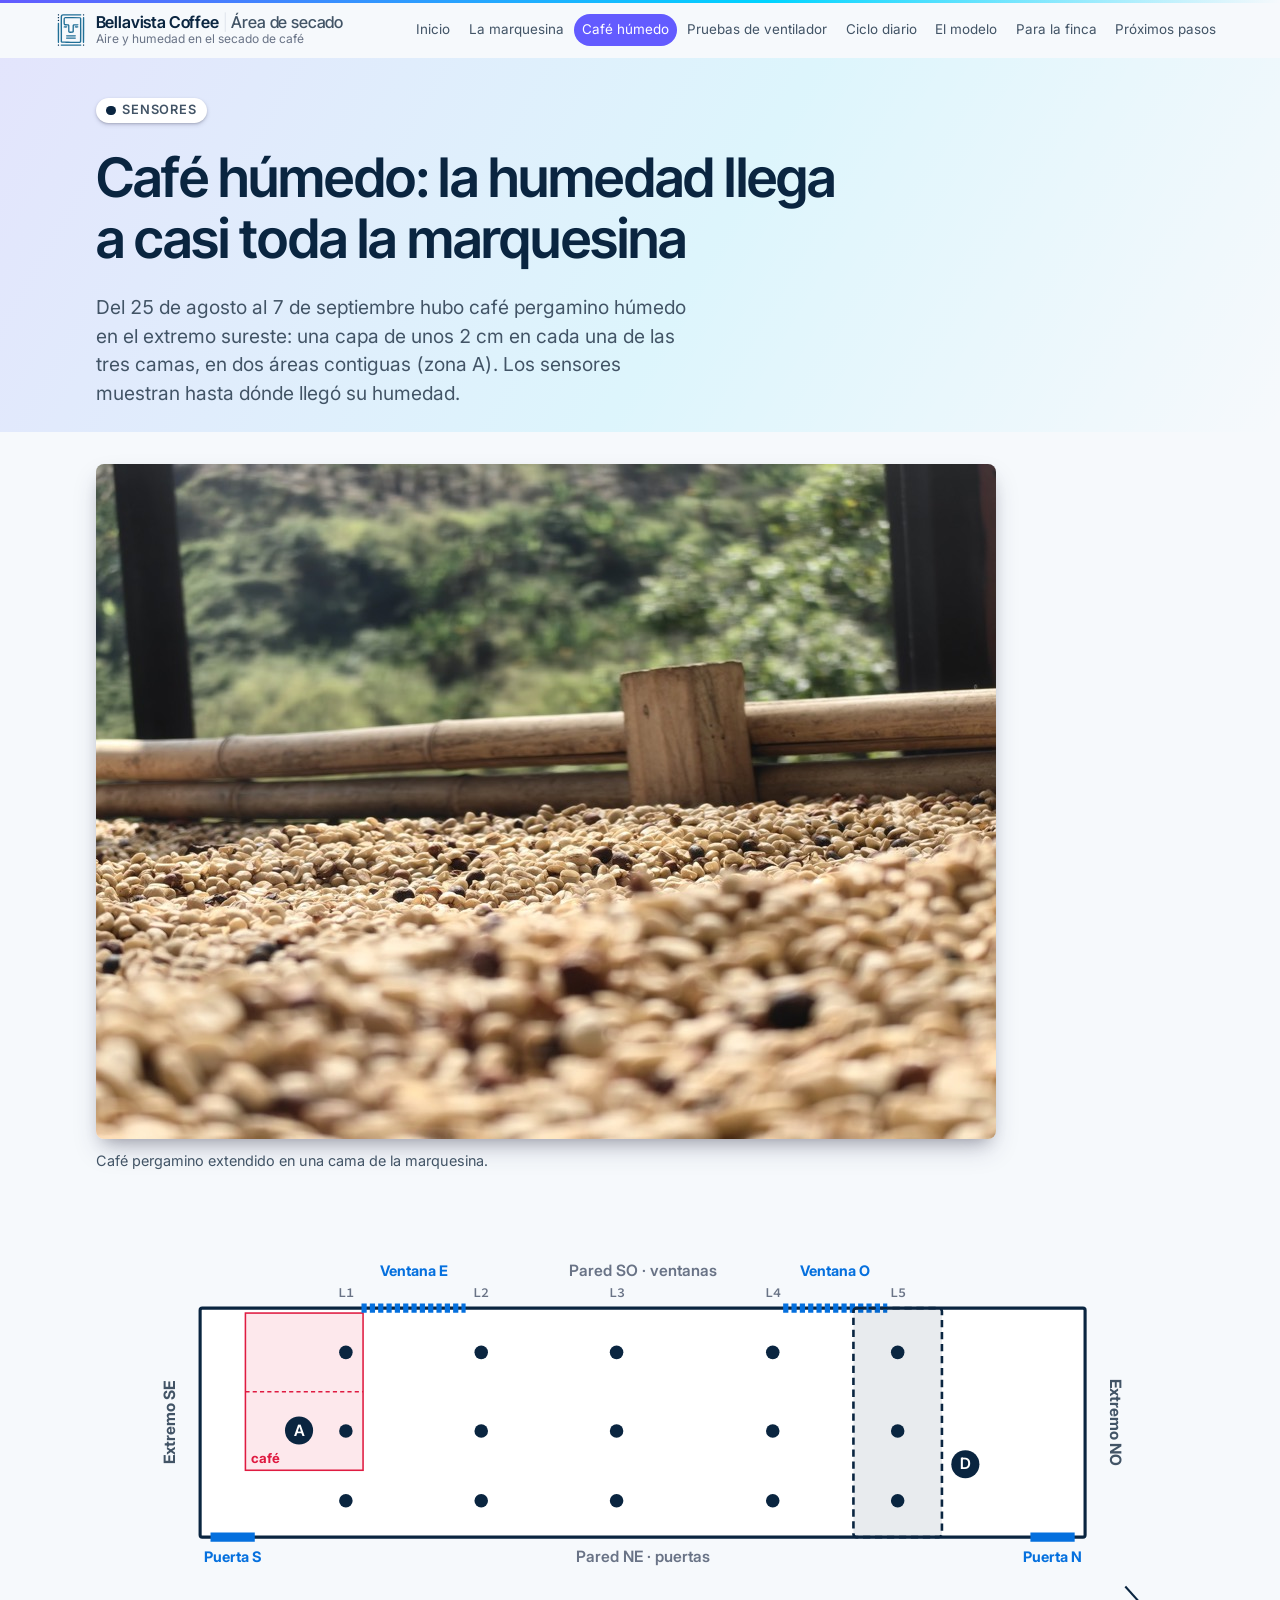
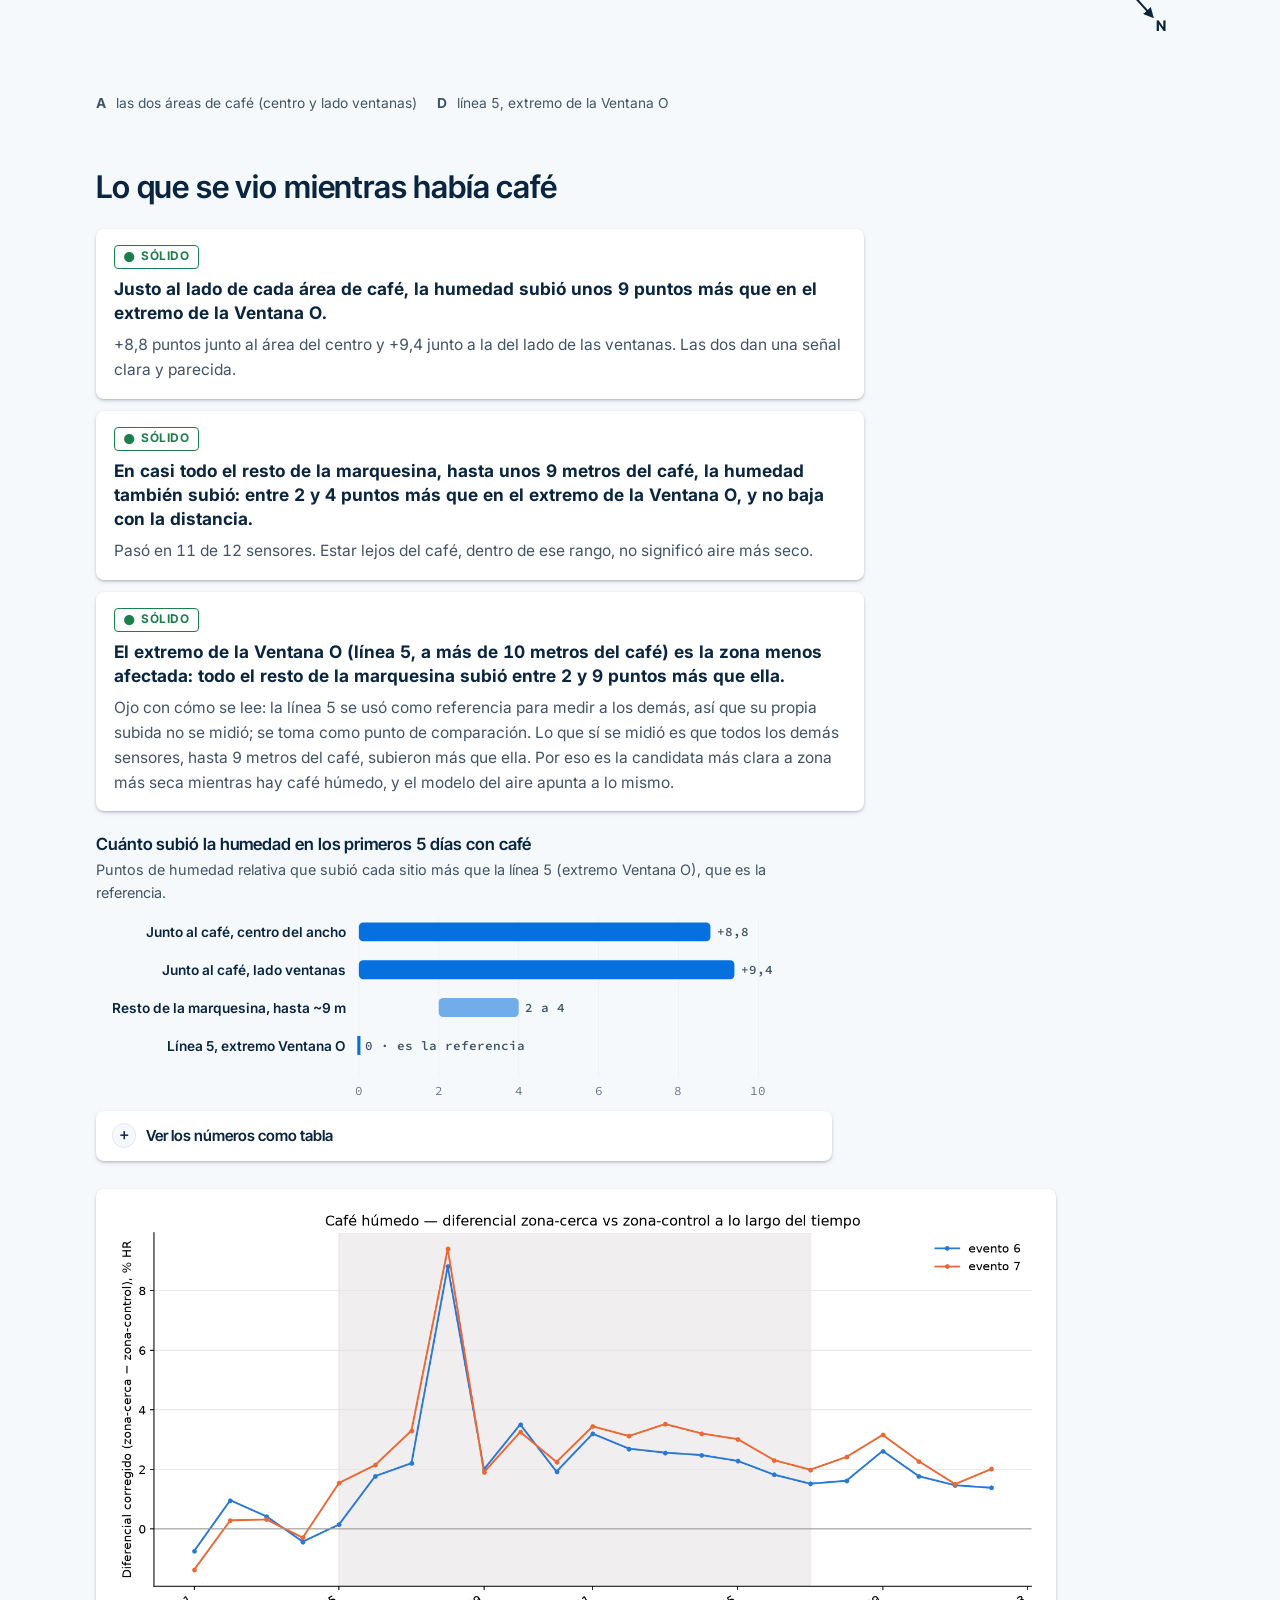
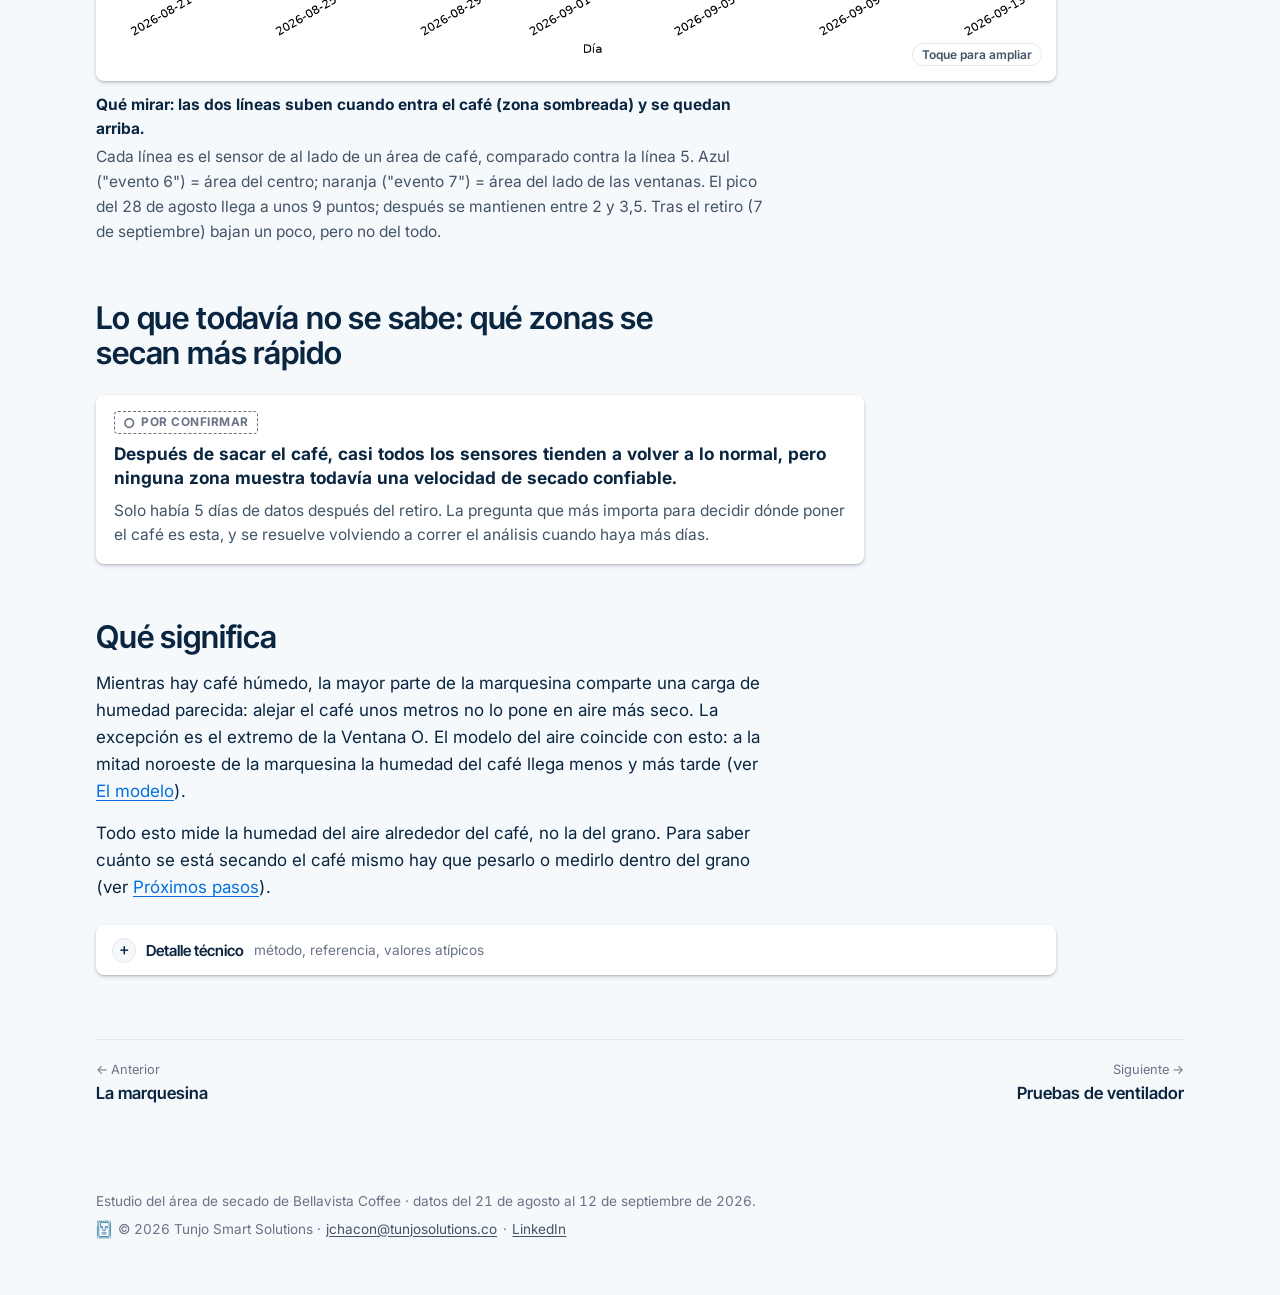
==== commit 25e00020: "Fotos de la finca: 3 banners y 5 fotos con pie Co-Authored-By: Claude Opus 5.5 <noreply@anthropic.co" ====
--- a/cafe-humedo.html
+++ b/cafe-humedo.html
@@ -22,6 +22,8 @@
     <h1>Café húmedo: la humedad llega a casi toda la marquesina</h1>
     <p class="lede">Del 25 de agosto al 7 de septiembre hubo café pergamino húmedo en el extremo sureste: una capa de unos 2 cm en cada una de las tres camas, en dos áreas contiguas (zona A). Los sensores muestran hasta dónde llegó su humedad.</p>
   </div>
+
+  <figure class="foto"><img src="assets/fotos/cafe-camas-900.jpg" srcset="assets/fotos/cafe-camas-900.jpg 900w, assets/fotos/cafe-camas.jpg 1600w" sizes="(max-width: 940px) 100vw, 900px" alt="Café pergamino extendido en una cama de malla, con el valle al fondo" width="1600" height="1200" loading="lazy"><figcaption>Café pergamino extendido en una cama de la marquesina.</figcaption></figure>
 
   <figure class="plano" data-plano="cafe linea5" data-titulo="Plano: las dos áreas de café en el extremo sureste y la línea 5 junto a la Ventana O">
     <figcaption><div class="leyenda-plano"><span><b>A</b>&nbsp;las dos áreas de café (centro y lado ventanas)</span><span><b>D</b>&nbsp;línea 5, extremo de la Ventana O</span></div></figcaption>
--- a/assets/css/style.css
+++ b/assets/css/style.css
@@ -99,6 +99,13 @@
   .site-nav ol { flex-direction: column; }
   .site-nav a { font-size: 1rem; padding: 0.55rem 0.75rem; }
 }
+
+/* ---------- fotos ---------- */
+.banner { height: clamp(170px, 26vw, 380px); overflow: hidden; background: var(--line); }
+.banner img { display: block; width: 100%; height: 100%; object-fit: cover; object-position: center; }
+.foto { margin: 2rem 0; max-width: 900px; }
+.foto img { display: block; width: 100%; height: auto; border-radius: var(--r); box-shadow: var(--sh-2); }
+.foto figcaption { margin-top: 0.6rem; font-size: 0.9rem; color: var(--ink-2); }
 
 /* ---------- estructura de página ---------- */
 main { max-width: var(--wide); margin: 0 auto; padding: 0 1rem 4rem; }
